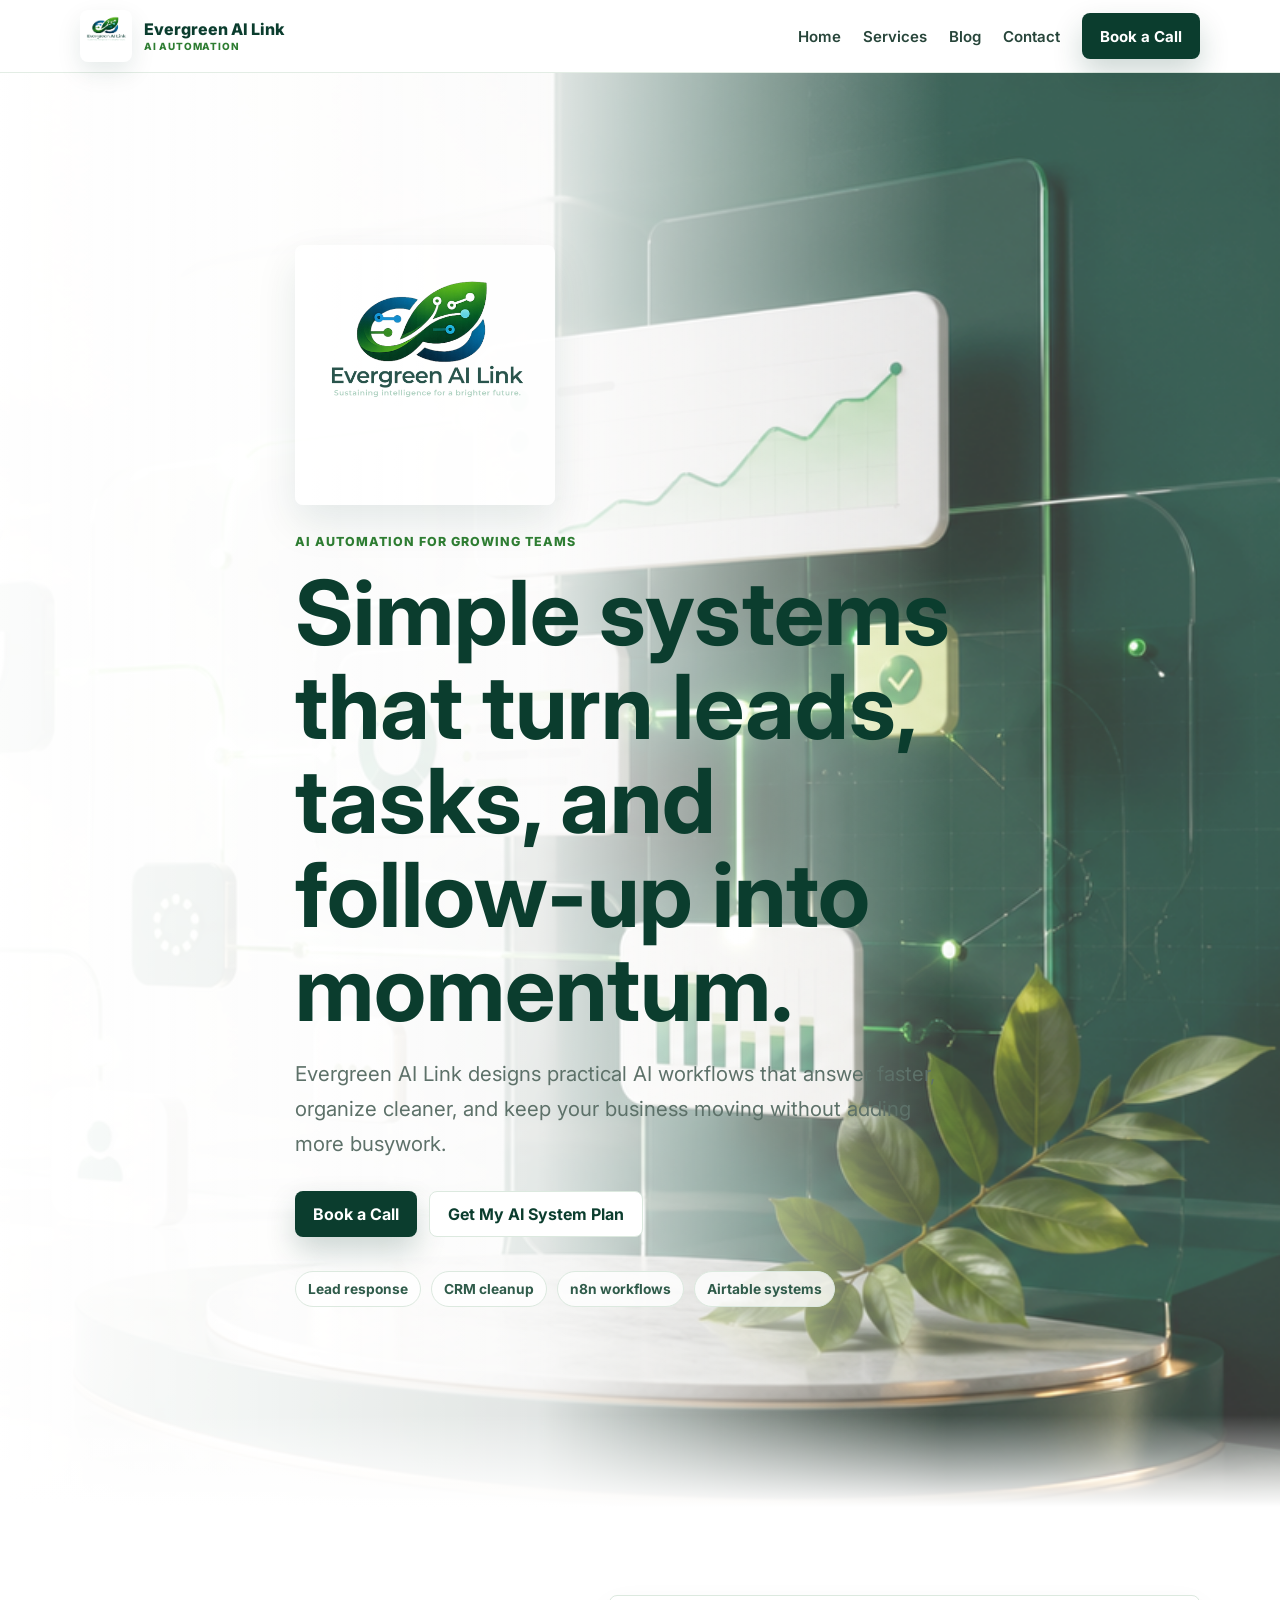
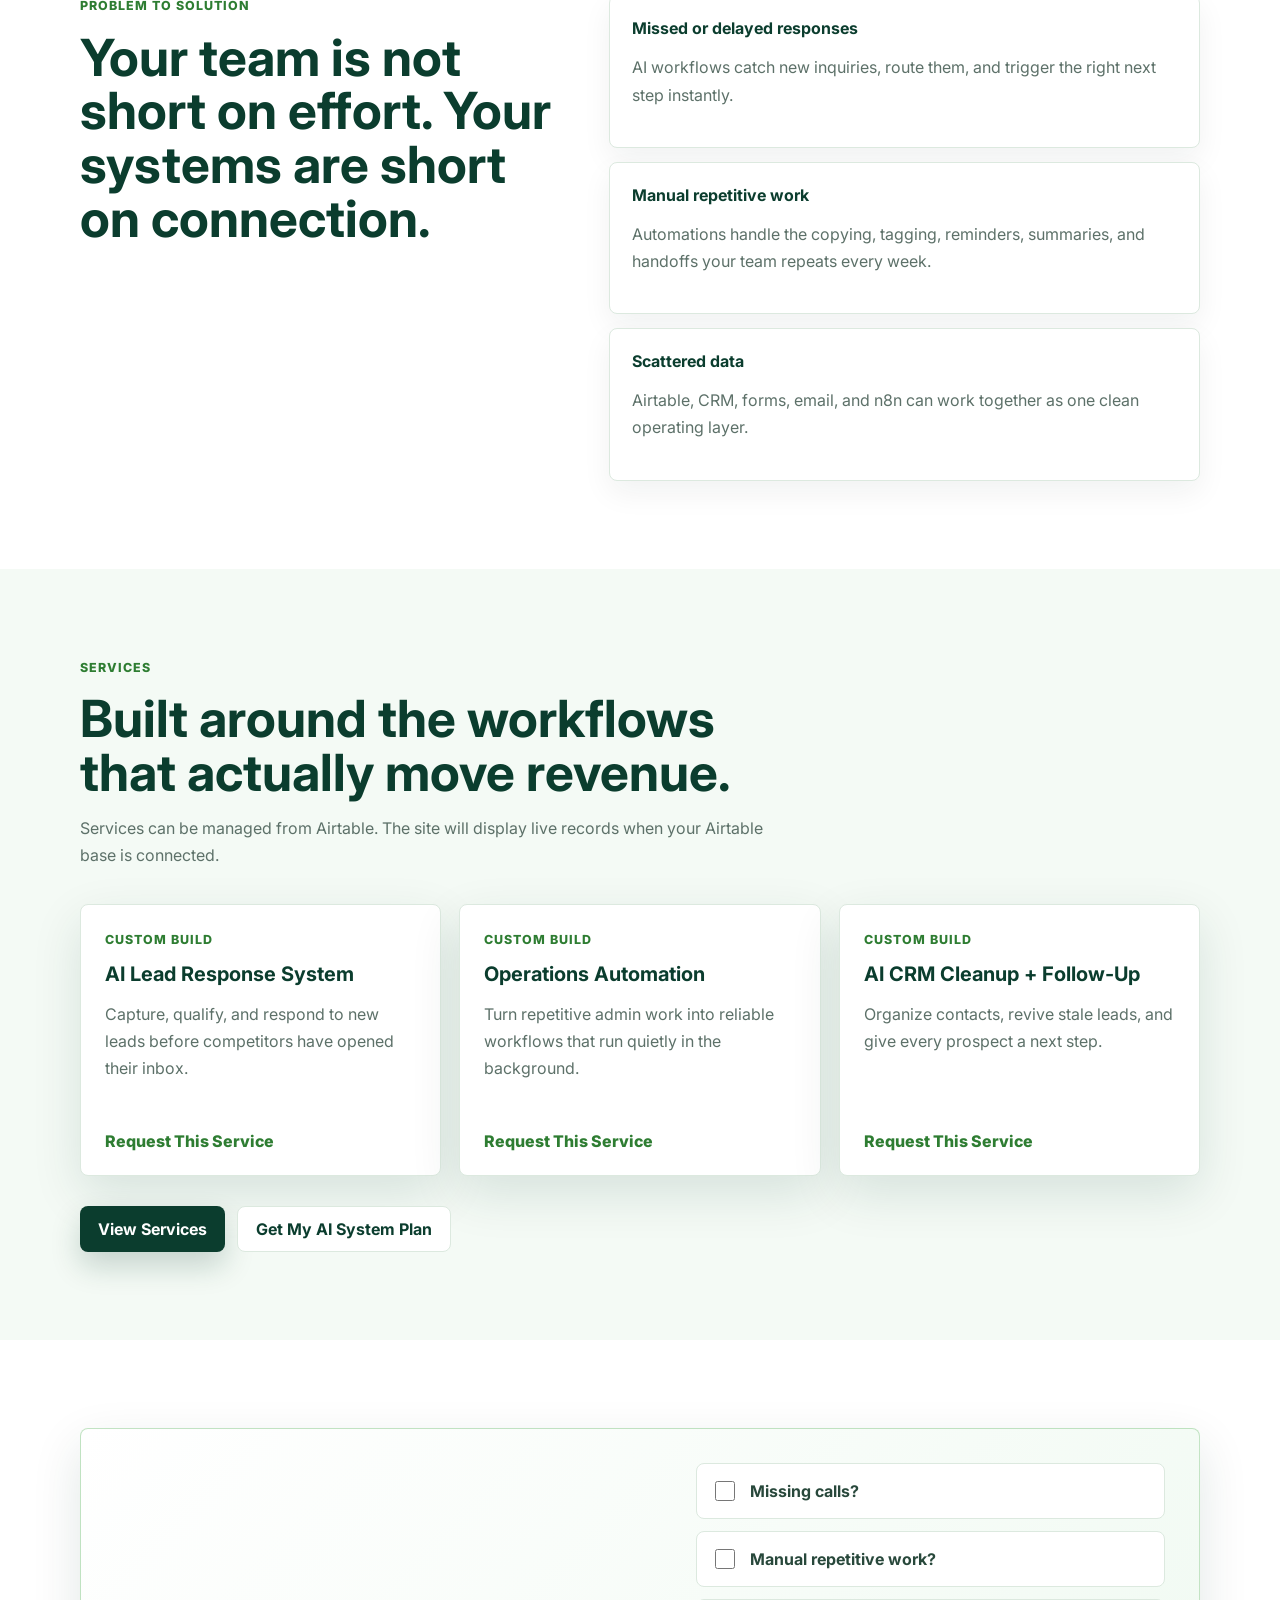
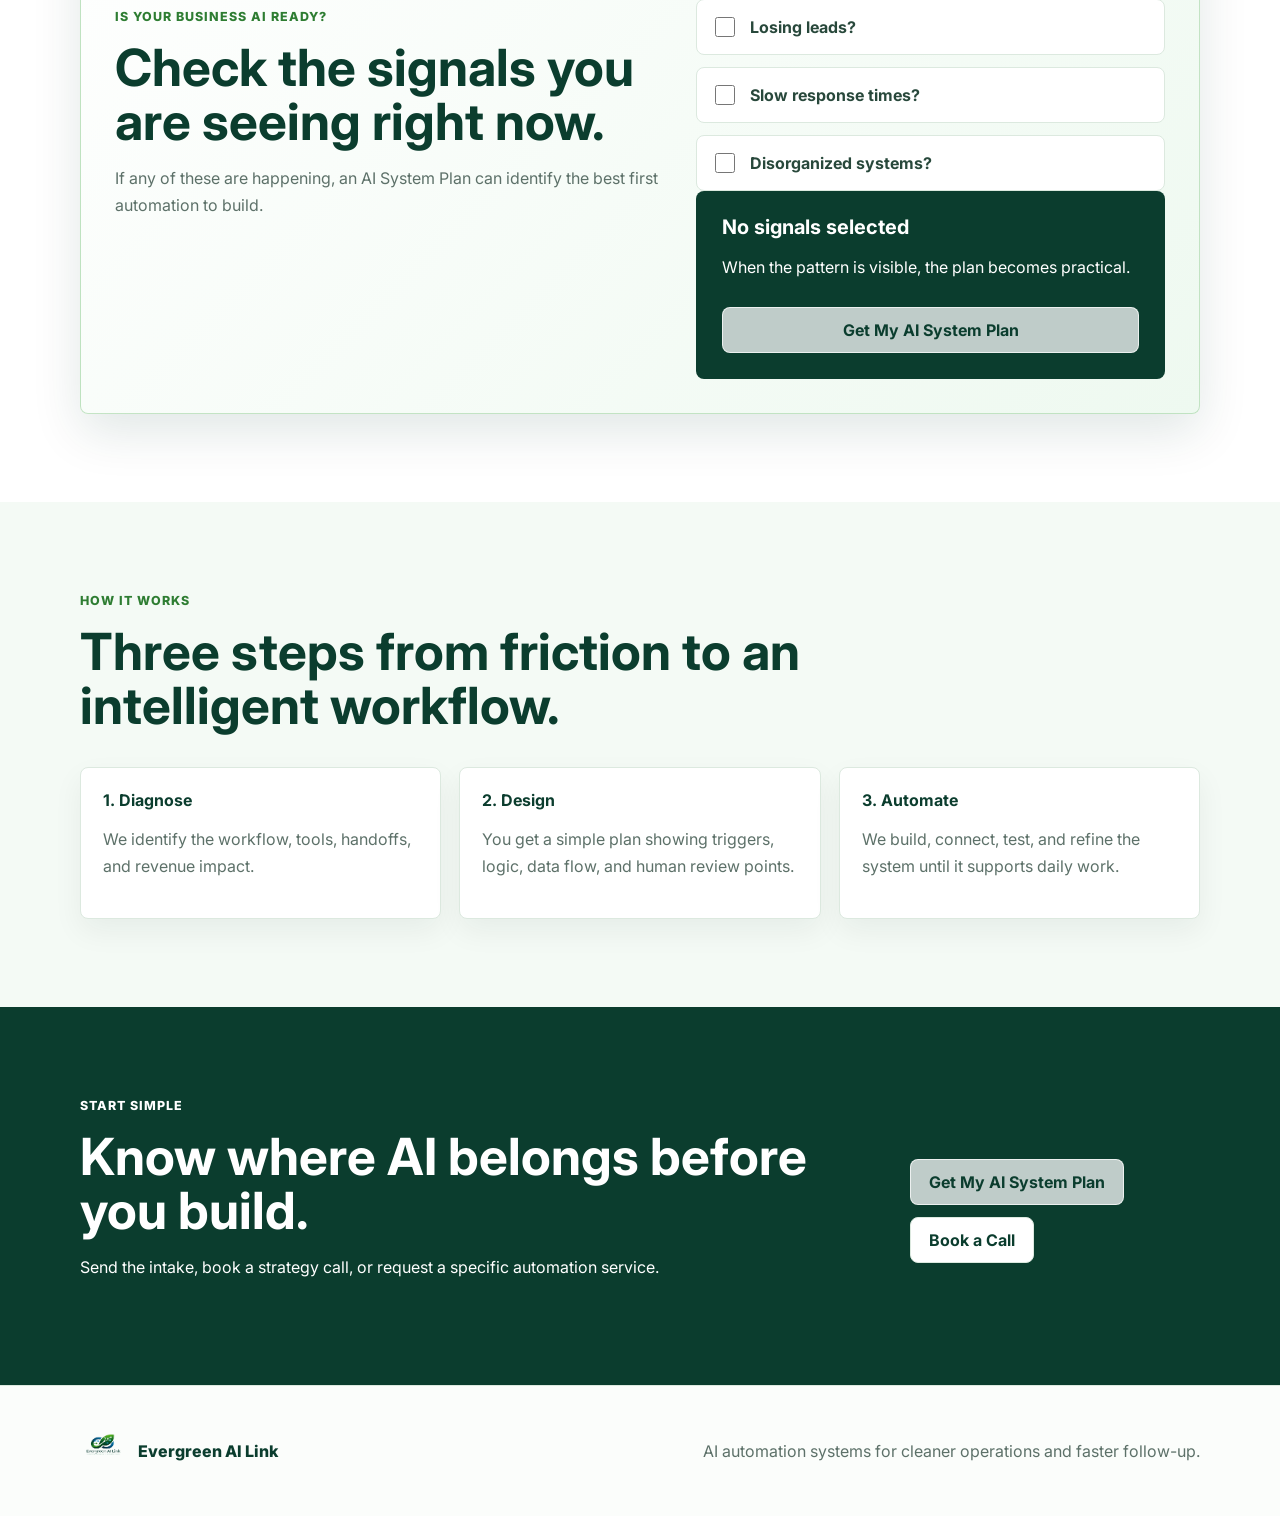
==== index.html @ 96ba99ce "Add Evergreen AI Link website" ====
<!doctype html>
<html lang="en">
  <head>
    <meta charset="utf-8">
    <meta name="viewport" content="width=device-width, initial-scale=1">
    <title>Evergreen AI Link | AI Automation Agency</title>
    <meta name="description" content="Modern AI automation systems for lead response, operations, CRM follow-up, and business workflows.">
    <link rel="icon" href="assets/evergreen-ai-link-logo.png">
    <meta property="og:image" content="assets/evergreen-ai-link-logo.png">
    <link rel="stylesheet" href="assets/styles.css">
  </head>
  <body>
    <header class="site-header">
      <nav class="container nav">
        <a class="brand" href="index.html"><img class="brand-logo" src="assets/evergreen-ai-link-logo.png" alt="Evergreen AI Link logo"><span class="brand-wordmark"><span>Evergreen AI Link</span><small>AI automation</small></span></a>
        <div class="nav-links">
          <a href="index.html">Home</a>
          <a href="services.html">Services</a>
          <a href="blog.html">Blog</a>
          <a href="contact.html">Contact</a>
          <a class="button primary" data-booking-link href="#">Book a Call</a>
        </div>
      </nav>
    </header>

    <main>
      <section class="hero">
        <div class="container hero-content">
          <img class="hero-logo" src="assets/evergreen-ai-link-logo.png" alt="Evergreen AI Link">
          <p class="eyebrow">AI automation for growing teams</p>
          <h1>Simple systems that turn leads, tasks, and follow-up into momentum.</h1>
          <p class="lead">Evergreen AI Link designs practical AI workflows that answer faster, organize cleaner, and keep your business moving without adding more busywork.</p>
          <div class="hero-actions">
            <a class="button primary" data-booking-link href="#">Book a Call</a>
            <a class="button secondary" href="ai-system-plan.html">Get My AI System Plan</a>
          </div>
          <div class="trust-row">
            <span class="pill">Lead response</span>
            <span class="pill">CRM cleanup</span>
            <span class="pill">n8n workflows</span>
            <span class="pill">Airtable systems</span>
          </div>
        </div>
      </section>

      <section>
        <div class="container split">
          <div class="section-heading">
            <p class="eyebrow">Problem to solution</p>
            <h2>Your team is not short on effort. Your systems are short on connection.</h2>
          </div>
          <div class="problem-list">
            <div class="problem-item"><strong>Missed or delayed responses</strong><p>AI workflows catch new inquiries, route them, and trigger the right next step instantly.</p></div>
            <div class="problem-item"><strong>Manual repetitive work</strong><p>Automations handle the copying, tagging, reminders, summaries, and handoffs your team repeats every week.</p></div>
            <div class="problem-item"><strong>Scattered data</strong><p>Airtable, CRM, forms, email, and n8n can work together as one clean operating layer.</p></div>
          </div>
        </div>
      </section>

      <section class="band">
        <div class="container">
          <div class="section-heading">
            <p class="eyebrow">Services</p>
            <h2>Built around the workflows that actually move revenue.</h2>
            <p>Services can be managed from Airtable. The site will display live records when your Airtable base is connected.</p>
          </div>
          <div class="grid" data-services data-limit="3"></div>
          <div class="section-actions">
            <a class="button primary" href="services.html">View Services</a>
            <a class="button secondary" href="ai-system-plan.html">Get My AI System Plan</a>
          </div>
        </div>
      </section>

      <section>
        <div class="container ready-panel" data-ai-ready>
          <div>
            <p class="eyebrow">Is Your Business AI Ready?</p>
            <h2>Check the signals you are seeing right now.</h2>
            <p>If any of these are happening, an AI System Plan can identify the best first automation to build.</p>
          </div>
          <div>
            <div class="checklist">
              <label><input type="checkbox"> Missing calls?</label>
              <label><input type="checkbox"> Manual repetitive work?</label>
              <label><input type="checkbox"> Losing leads?</label>
              <label><input type="checkbox"> Slow response times?</label>
              <label><input type="checkbox"> Disorganized systems?</label>
            </div>
            <div class="ready-result">
              <h3 data-ready-count>No signals selected</h3>
              <p>When the pattern is visible, the plan becomes practical.</p>
              <a class="button ghost" href="ai-system-plan.html">Get My AI System Plan</a>
            </div>
          </div>
        </div>
      </section>

      <section class="band">
        <div class="container">
          <div class="section-heading">
            <p class="eyebrow">How it works</p>
            <h2>Three steps from friction to an intelligent workflow.</h2>
          </div>
          <div class="grid step-list">
            <div class="step"><strong>1. Diagnose</strong><p>We identify the workflow, tools, handoffs, and revenue impact.</p></div>
            <div class="step"><strong>2. Design</strong><p>You get a simple plan showing triggers, logic, data flow, and human review points.</p></div>
            <div class="step"><strong>3. Automate</strong><p>We build, connect, test, and refine the system until it supports daily work.</p></div>
          </div>
        </div>
      </section>

      <section class="cta-band">
        <div class="container cta-inner">
          <div>
            <p class="eyebrow">Start simple</p>
            <h2>Know where AI belongs before you build.</h2>
            <p>Send the intake, book a strategy call, or request a specific automation service.</p>
          </div>
          <div class="section-actions">
            <a class="button ghost" href="ai-system-plan.html">Get My AI System Plan</a>
            <a class="button secondary" data-booking-link href="#">Book a Call</a>
          </div>
        </div>
      </section>
    </main>

    <footer class="site-footer">
      <div class="container footer-inner">
        <span class="footer-brand"><img src="assets/evergreen-ai-link-logo.png" alt="">Evergreen AI Link</span>
        <span>AI automation systems for cleaner operations and faster follow-up.</span>
      </div>
    </footer>
    <script src="site.config.js"></script>
    <script src="assets/app.js"></script>
  </body>
</html>
---- assets/styles.css ----
@import url("https://fonts.googleapis.com/css2?family=Inter:wght@400;500;600;700;800&display=swap");

:root {
  --forest: #0b3d2e;
  --green: #2e7d32;
  --sage: #a5d6a7;
  --mist: #f4faf5;
  --ink: #10221b;
  --muted: #5d7169;
  --line: #dce9df;
  --white: #ffffff;
  --shadow: 0 18px 50px rgba(11, 61, 46, 0.12);
  --radius: 8px;
}

* {
  box-sizing: border-box;
}

html {
  scroll-behavior: smooth;
}

body {
  margin: 0;
  font-family: "Inter", system-ui, -apple-system, BlinkMacSystemFont, "Segoe UI", sans-serif;
  color: var(--ink);
  background: var(--white);
  letter-spacing: 0;
}

img,
iframe {
  max-width: 100%;
}

a {
  color: inherit;
}

.container {
  width: min(1120px, calc(100% - 40px));
  margin: 0 auto;
}

.site-header {
  position: sticky;
  top: 0;
  z-index: 20;
  border-bottom: 1px solid rgba(220, 233, 223, 0.8);
  background: rgba(255, 255, 255, 0.92);
  backdrop-filter: blur(18px);
}

.nav {
  min-height: 72px;
  display: flex;
  align-items: center;
  justify-content: space-between;
  gap: 24px;
}

.brand {
  display: inline-flex;
  align-items: center;
  gap: 12px;
  font-weight: 800;
  text-decoration: none;
  color: var(--forest);
}

.brand-logo {
  width: 52px;
  height: 52px;
  object-fit: contain;
  border-radius: 8px;
  background: #ffffff;
  box-shadow: 0 10px 24px rgba(11, 61, 46, 0.1);
}

.brand-wordmark {
  display: grid;
  line-height: 1.05;
}

.brand-wordmark small {
  margin-top: 3px;
  color: var(--green);
  font-size: 0.62rem;
  font-weight: 800;
  letter-spacing: 0.08em;
  text-transform: uppercase;
}

.nav-links {
  display: flex;
  align-items: center;
  gap: 22px;
  font-size: 0.94rem;
  font-weight: 600;
}

.nav-links a {
  text-decoration: none;
  color: #27453a;
}

.button,
button {
  min-height: 46px;
  display: inline-flex;
  align-items: center;
  justify-content: center;
  gap: 8px;
  border: 0;
  border-radius: var(--radius);
  padding: 0 18px;
  font: inherit;
  font-weight: 700;
  text-decoration: none;
  cursor: pointer;
}

.button.primary,
button {
  color: var(--white);
  background: var(--forest);
  box-shadow: 0 14px 30px rgba(11, 61, 46, 0.2);
}

.button.secondary {
  color: var(--forest);
  background: var(--white);
  border: 1px solid var(--line);
}

.button.ghost {
  color: var(--forest);
  background: rgba(255, 255, 255, 0.74);
  border: 1px solid rgba(255, 255, 255, 0.72);
}

.hero {
  min-height: calc(100svh - 72px);
  display: grid;
  align-items: center;
  position: relative;
  overflow: hidden;
  background:
    linear-gradient(90deg, rgba(255, 255, 255, 0.98) 0%, rgba(255, 255, 255, 0.88) 42%, rgba(255, 255, 255, 0.22) 74%),
    url("evergreen-ai-hero.png") center right / cover no-repeat;
}

.hero::after {
  content: "";
  position: absolute;
  inset: auto 0 0;
  height: 92px;
  background: linear-gradient(180deg, rgba(255, 255, 255, 0), var(--white));
}

.hero-content {
  position: relative;
  z-index: 1;
  max-width: 690px;
  padding: 84px 0 112px;
}

.hero-logo {
  width: min(260px, 58vw);
  height: auto;
  display: block;
  margin-bottom: 26px;
  border-radius: var(--radius);
  background: rgba(255, 255, 255, 0.86);
  box-shadow: 0 18px 40px rgba(11, 61, 46, 0.1);
}

.eyebrow {
  margin: 0 0 14px;
  color: var(--green);
  font-size: 0.78rem;
  font-weight: 800;
  letter-spacing: 0.08em;
  text-transform: uppercase;
}

h1,
h2,
h3 {
  margin: 0;
  color: var(--forest);
  line-height: 1.05;
}

h1 {
  max-width: 680px;
  font-size: clamp(2.8rem, 7vw, 5.7rem);
  letter-spacing: 0;
}

h2 {
  font-size: clamp(2rem, 4vw, 3.4rem);
  letter-spacing: 0;
}

h3 {
  font-size: 1.25rem;
}

p {
  color: var(--muted);
  line-height: 1.7;
}

.lead {
  max-width: 650px;
  font-size: clamp(1.05rem, 2vw, 1.28rem);
}

.hero-actions,
.section-actions {
  display: flex;
  flex-wrap: wrap;
  gap: 12px;
  margin-top: 30px;
}

.trust-row {
  display: flex;
  flex-wrap: wrap;
  gap: 10px;
  margin-top: 34px;
}

.pill {
  border: 1px solid var(--line);
  border-radius: 999px;
  padding: 9px 12px;
  color: #2f5b4a;
  background: rgba(255, 255, 255, 0.8);
  font-size: 0.86rem;
  font-weight: 700;
}

section {
  padding: 88px 0;
}

.section-heading {
  max-width: 720px;
  margin-bottom: 34px;
}

.split {
  display: grid;
  grid-template-columns: 0.9fr 1.1fr;
  gap: 46px;
  align-items: start;
}

.problem-list,
.step-list {
  display: grid;
  gap: 14px;
}

.problem-item,
.step {
  border: 1px solid var(--line);
  border-radius: var(--radius);
  padding: 22px;
  background: var(--white);
  box-shadow: 0 12px 30px rgba(16, 34, 27, 0.06);
}

.problem-item strong,
.step strong,
.detail-grid strong {
  color: var(--forest);
}

.band {
  background: var(--mist);
}

.grid {
  display: grid;
  grid-template-columns: repeat(3, minmax(0, 1fr));
  gap: 18px;
}

.card {
  border: 1px solid var(--line);
  border-radius: var(--radius);
  padding: 24px;
  background: var(--white);
  box-shadow: var(--shadow);
}

.service-card {
  min-height: 272px;
  display: flex;
  flex-direction: column;
}

.text-link {
  margin-top: auto;
  color: var(--green);
  font-weight: 800;
  text-decoration: none;
}

.ready-panel {
  display: grid;
  grid-template-columns: 1fr 0.85fr;
  gap: 30px;
  align-items: center;
  border: 1px solid rgba(165, 214, 167, 0.65);
  border-radius: var(--radius);
  padding: 34px;
  background: linear-gradient(135deg, #ffffff, #eef9f0);
  box-shadow: var(--shadow);
}

.checklist {
  display: grid;
  gap: 12px;
}

.checklist label {
  display: flex;
  align-items: center;
  gap: 12px;
  min-height: 54px;
  border: 1px solid var(--line);
  border-radius: var(--radius);
  padding: 0 14px;
  background: var(--white);
  font-weight: 700;
  color: #28483b;
}

.checklist input {
  width: 20px;
  height: 20px;
  accent-color: var(--green);
}

.ready-result {
  border-radius: var(--radius);
  padding: 26px;
  background: var(--forest);
  color: var(--white);
}

.ready-result p,
.ready-result h3 {
  color: var(--white);
}

.ready-result .button {
  width: 100%;
  margin-top: 10px;
}

.cta-band {
  background: var(--forest);
  color: var(--white);
}

.cta-band h2,
.cta-band p {
  color: var(--white);
}

.cta-inner {
  display: flex;
  align-items: center;
  justify-content: space-between;
  gap: 28px;
}

.post-card {
  padding: 0;
  overflow: hidden;
}

.post-card img {
  width: 100%;
  height: 180px;
  object-fit: cover;
  display: block;
}

.post-card div {
  padding: 22px;
}

.page-hero {
  padding: 86px 0 60px;
  background: linear-gradient(135deg, var(--mist), #ffffff);
}

.form-shell {
  display: grid;
  grid-template-columns: 0.85fr 1.15fr;
  gap: 34px;
  align-items: start;
}

form {
  display: grid;
  gap: 14px;
}

label span {
  display: block;
  margin-bottom: 7px;
  color: var(--forest);
  font-weight: 800;
  font-size: 0.9rem;
}

input,
textarea,
select {
  width: 100%;
  min-height: 48px;
  border: 1px solid var(--line);
  border-radius: var(--radius);
  padding: 12px 13px;
  color: var(--ink);
  background: var(--white);
  font: inherit;
}

textarea {
  min-height: 130px;
  resize: vertical;
}

.form-status {
  min-height: 24px;
  margin: 0;
  font-weight: 700;
  color: var(--green);
}

.detail-grid {
  display: grid;
  grid-template-columns: repeat(2, minmax(0, 1fr));
  gap: 18px;
  margin-top: 28px;
}

.post-hero {
  width: 100%;
  max-height: 430px;
  object-fit: cover;
  border-radius: var(--radius);
  margin: 30px 0;
  box-shadow: var(--shadow);
}

.video {
  width: 100%;
  aspect-ratio: 16 / 9;
  border: 0;
  border-radius: var(--radius);
  box-shadow: var(--shadow);
}

.article-copy {
  max-width: 760px;
  margin-top: 28px;
}

.embed-frame {
  width: 100%;
  min-height: 720px;
  border: 1px solid var(--line);
  border-radius: var(--radius);
  background: var(--white);
}

.site-footer {
  padding: 42px 0;
  border-top: 1px solid var(--line);
  background: #fbfdfb;
}

.footer-inner {
  display: flex;
  align-items: center;
  justify-content: space-between;
  gap: 22px;
  color: var(--muted);
}

.footer-brand {
  display: inline-flex;
  align-items: center;
  gap: 12px;
  color: var(--forest);
  font-weight: 800;
}

.footer-brand img {
  width: 46px;
  height: 46px;
  object-fit: contain;
}

@media (max-width: 860px) {
  .nav {
    align-items: flex-start;
    flex-direction: column;
    padding: 16px 0;
  }

  .nav-links {
    width: 100%;
    overflow-x: auto;
    padding-bottom: 4px;
  }

  .hero {
    min-height: auto;
    background:
      linear-gradient(180deg, rgba(255, 255, 255, 0.98) 0%, rgba(255, 255, 255, 0.86) 55%, rgba(255, 255, 255, 0.44) 100%),
      url("evergreen-ai-hero.png") center bottom / cover no-repeat;
  }

  .hero-content {
    padding: 70px 0 130px;
  }

  .split,
  .ready-panel,
  .cta-inner,
  .form-shell,
  .detail-grid {
    grid-template-columns: 1fr;
  }

  .grid {
    grid-template-columns: 1fr;
  }

  .cta-inner,
  .footer-inner {
    align-items: flex-start;
    flex-direction: column;
  }
}

@media (max-width: 560px) {
  .container {
    width: min(100% - 28px, 1120px);
  }

  section {
    padding: 66px 0;
  }

  .brand-wordmark {
    max-width: 160px;
  }

  .brand-logo {
    width: 44px;
    height: 44px;
  }

  .hero-actions,
  .section-actions {
    flex-direction: column;
  }

  .button,
  button {
    width: 100%;
  }

  .ready-panel {
    padding: 22px;
  }
}
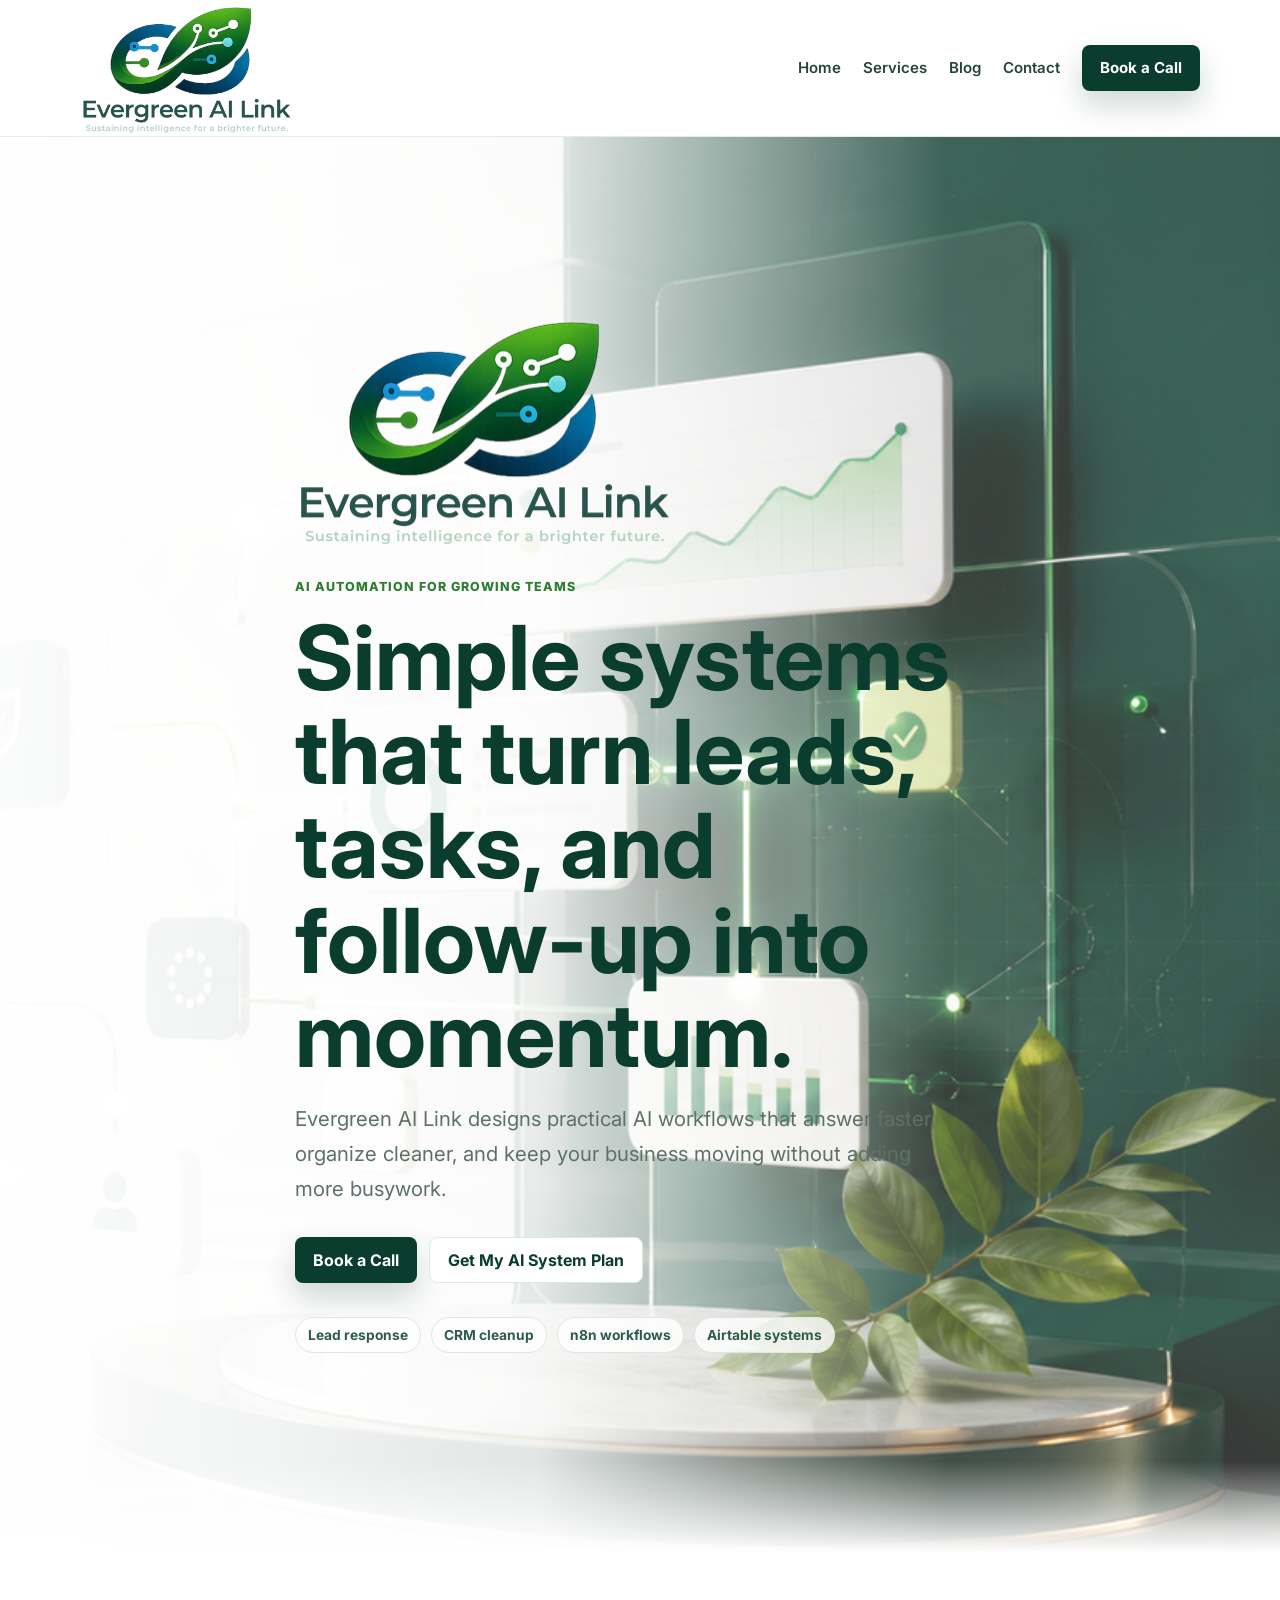
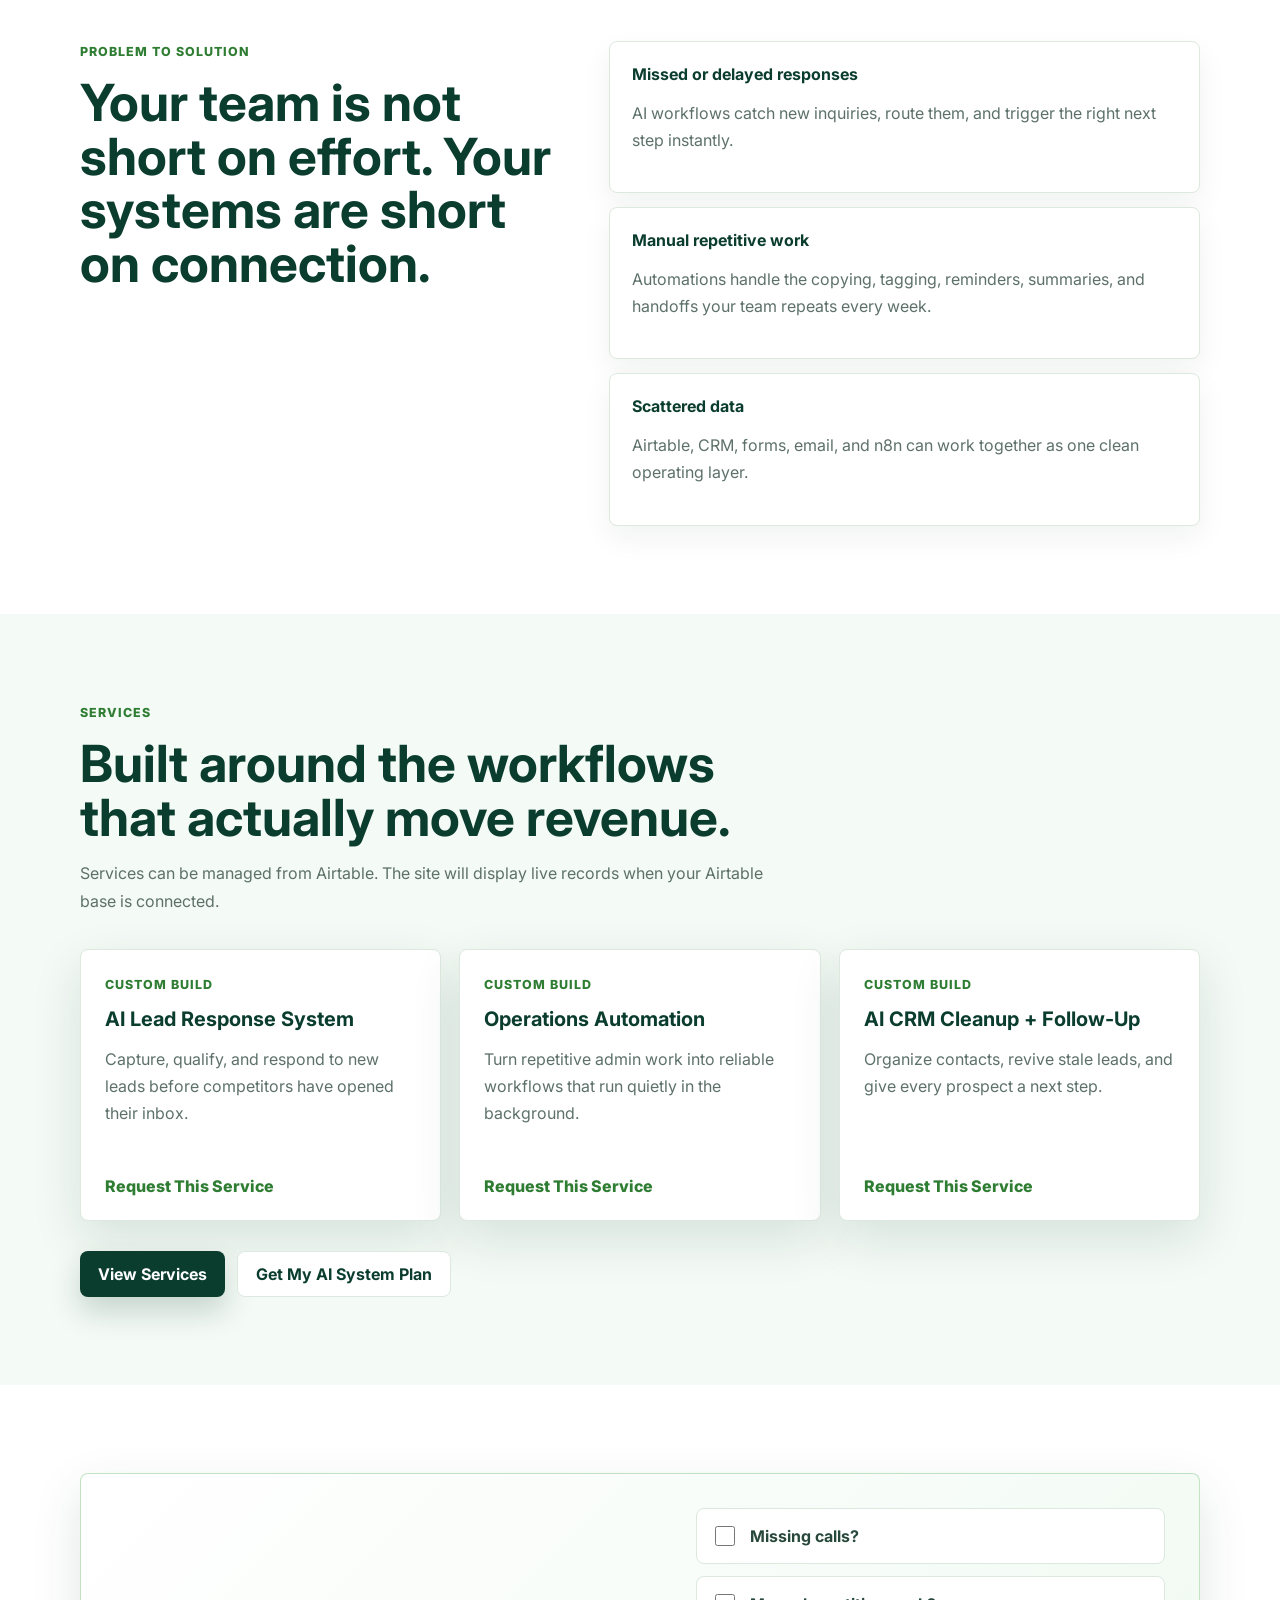
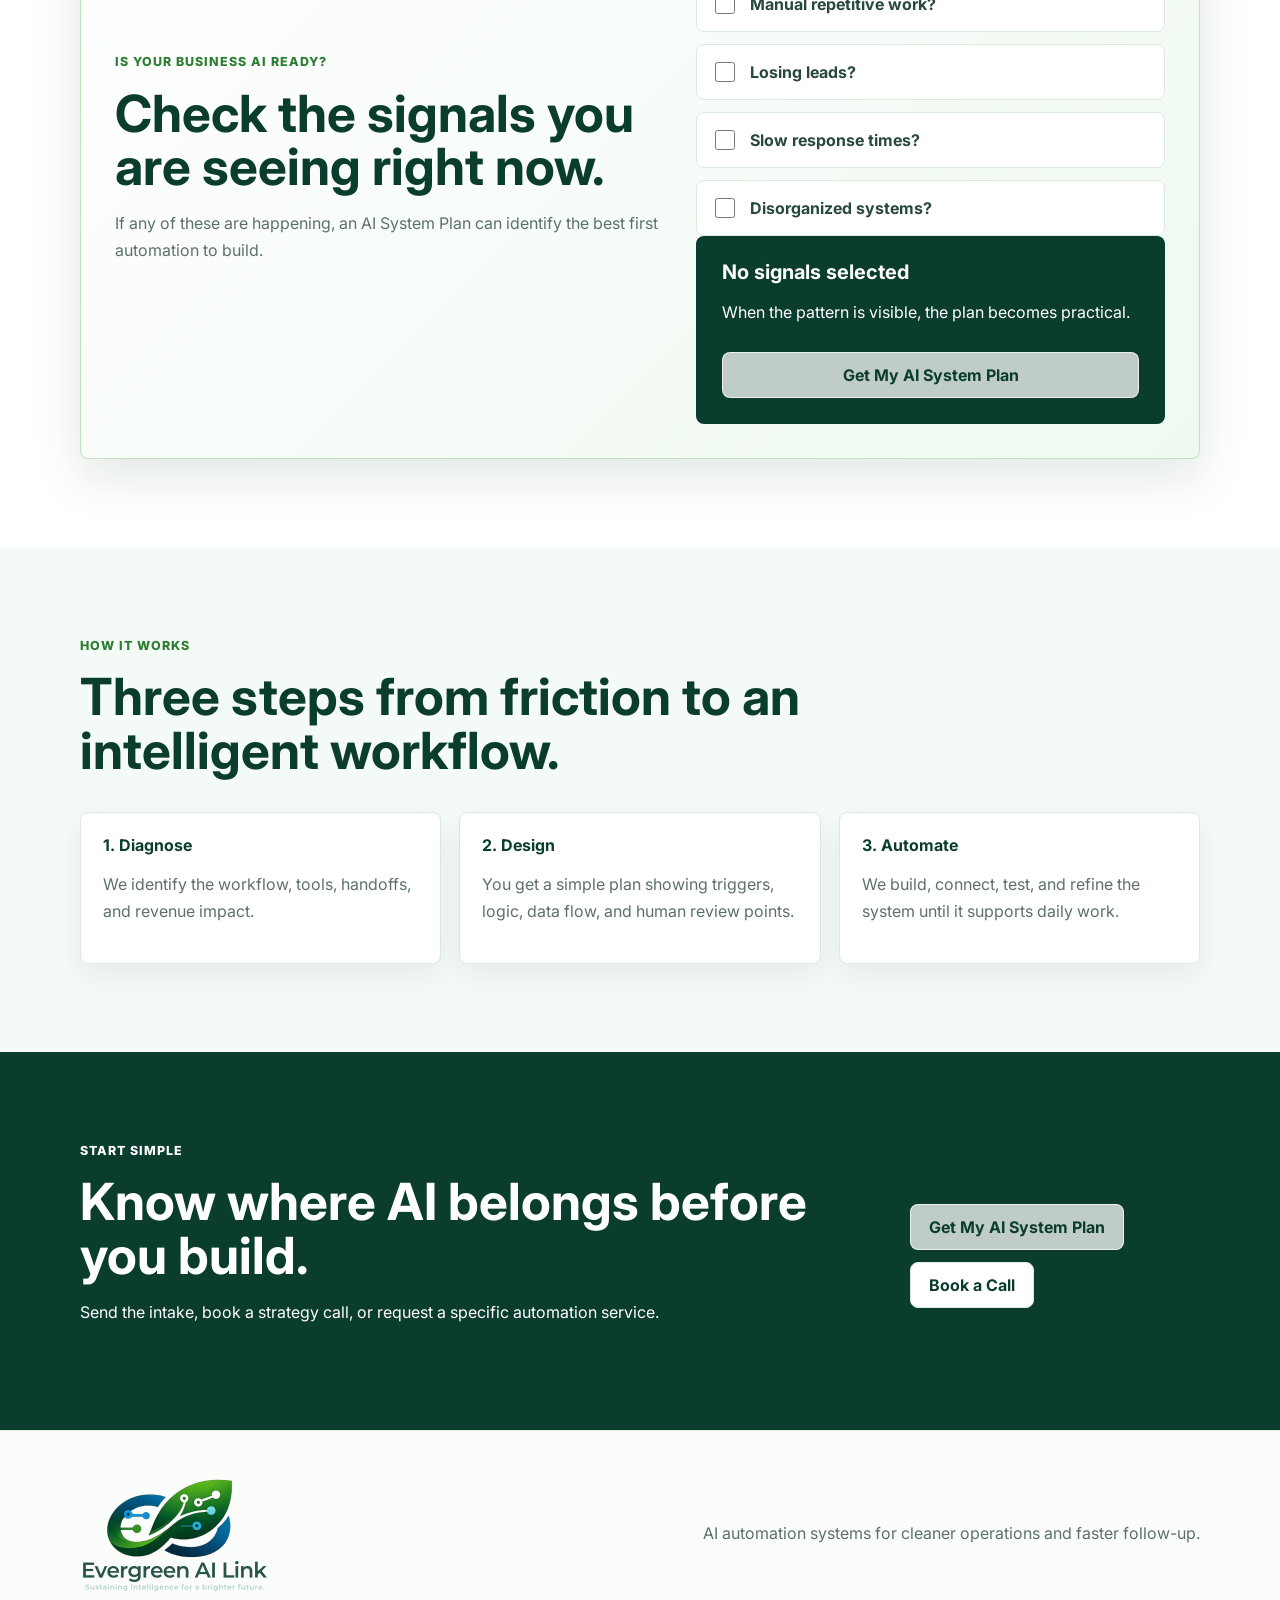
==== commit 82c45b14: "Use transparent Evergreen logo throughout site" ====
--- a/index.html
+++ b/index.html
@@ -5,14 +5,14 @@
     <meta name="viewport" content="width=device-width, initial-scale=1">
     <title>Evergreen AI Link | AI Automation Agency</title>
     <meta name="description" content="Modern AI automation systems for lead response, operations, CRM follow-up, and business workflows.">
-    <link rel="icon" href="assets/evergreen-ai-link-logo.png">
-    <meta property="og:image" content="assets/evergreen-ai-link-logo.png">
+    <link rel="icon" href="assets/evergreen-ai-link-logo-clean.png">
+    <meta property="og:image" content="assets/evergreen-ai-link-logo-clean.png">
     <link rel="stylesheet" href="assets/styles.css">
   </head>
   <body>
     <header class="site-header">
       <nav class="container nav">
-        <a class="brand" href="index.html"><img class="brand-logo" src="assets/evergreen-ai-link-logo.png" alt="Evergreen AI Link logo"><span class="brand-wordmark"><span>Evergreen AI Link</span><small>AI automation</small></span></a>
+        <a class="brand" href="index.html"><img class="brand-logo" src="assets/evergreen-ai-link-logo-clean.png" alt="Evergreen AI Link"></a>
         <div class="nav-links">
           <a href="index.html">Home</a>
           <a href="services.html">Services</a>
@@ -26,7 +26,7 @@
     <main>
       <section class="hero">
         <div class="container hero-content">
-          <img class="hero-logo" src="assets/evergreen-ai-link-logo.png" alt="Evergreen AI Link">
+          <img class="hero-logo" src="assets/evergreen-ai-link-logo-clean.png" alt="Evergreen AI Link">
           <p class="eyebrow">AI automation for growing teams</p>
           <h1>Simple systems that turn leads, tasks, and follow-up into momentum.</h1>
           <p class="lead">Evergreen AI Link designs practical AI workflows that answer faster, organize cleaner, and keep your business moving without adding more busywork.</p>
@@ -127,7 +127,7 @@
 
     <footer class="site-footer">
       <div class="container footer-inner">
-        <span class="footer-brand"><img src="assets/evergreen-ai-link-logo.png" alt="">Evergreen AI Link</span>
+        <span class="footer-brand"><img src="assets/evergreen-ai-link-logo-clean.png" alt="Evergreen AI Link"></span>
         <span>AI automation systems for cleaner operations and faster follow-up.</span>
       </div>
     </footer>
--- a/assets/styles.css
+++ b/assets/styles.css
@@ -63,33 +63,15 @@
 .brand {
   display: inline-flex;
   align-items: center;
-  gap: 12px;
   font-weight: 800;
   text-decoration: none;
   color: var(--forest);
 }
 
 .brand-logo {
-  width: 52px;
-  height: 52px;
+  width: 214px;
+  height: auto;
   object-fit: contain;
-  border-radius: 8px;
-  background: #ffffff;
-  box-shadow: 0 10px 24px rgba(11, 61, 46, 0.1);
-}
-
-.brand-wordmark {
-  display: grid;
-  line-height: 1.05;
-}
-
-.brand-wordmark small {
-  margin-top: 3px;
-  color: var(--green);
-  font-size: 0.62rem;
-  font-weight: 800;
-  letter-spacing: 0.08em;
-  text-transform: uppercase;
 }
 
 .nav-links {
@@ -167,13 +149,10 @@
 }
 
 .hero-logo {
-  width: min(260px, 58vw);
+  width: min(380px, 72vw);
   height: auto;
   display: block;
   margin-bottom: 26px;
-  border-radius: var(--radius);
-  background: rgba(255, 255, 255, 0.86);
-  box-shadow: 0 18px 40px rgba(11, 61, 46, 0.1);
 }
 
 .eyebrow {
@@ -507,8 +486,8 @@
 }
 
 .footer-brand img {
-  width: 46px;
-  height: 46px;
+  width: 190px;
+  height: auto;
   object-fit: contain;
 }
 
@@ -564,13 +543,8 @@
     padding: 66px 0;
   }
 
-  .brand-wordmark {
-    max-width: 160px;
-  }
-
   .brand-logo {
-    width: 44px;
-    height: 44px;
+    width: 178px;
   }
 
   .hero-actions,
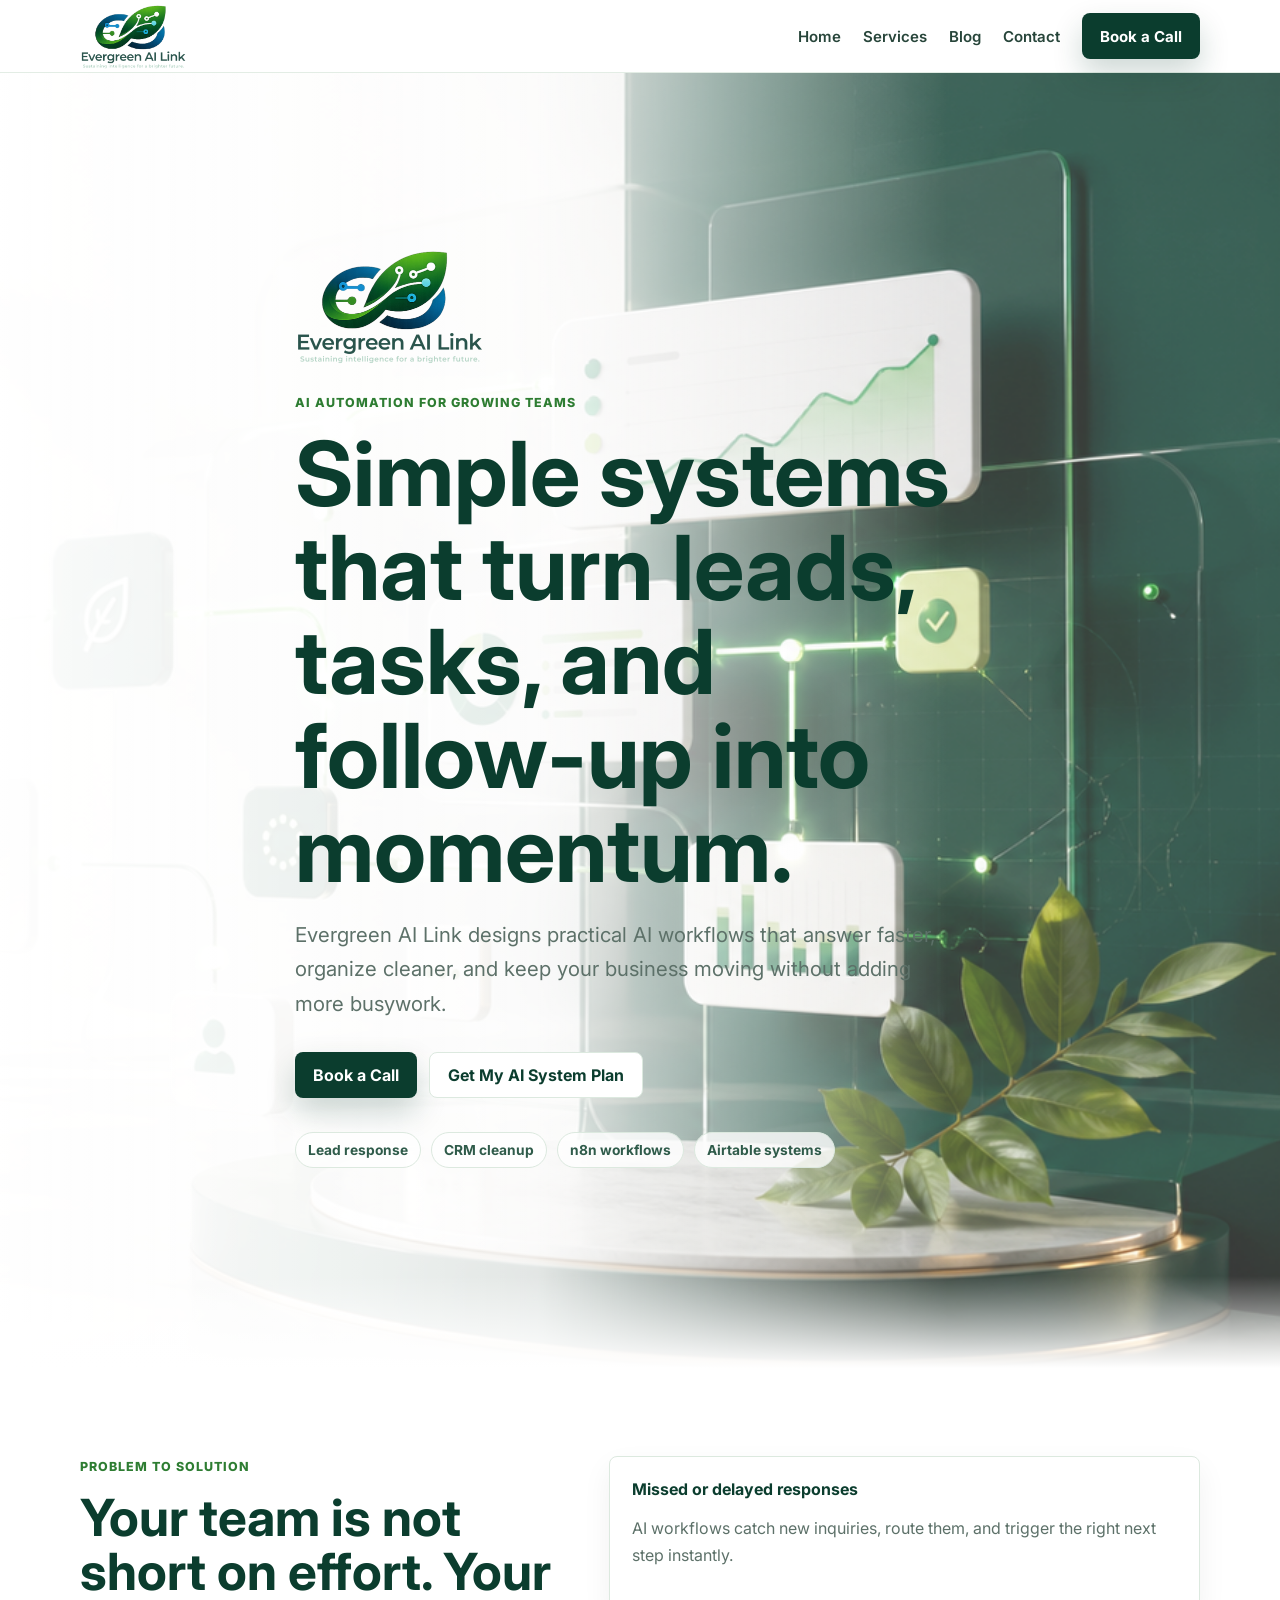
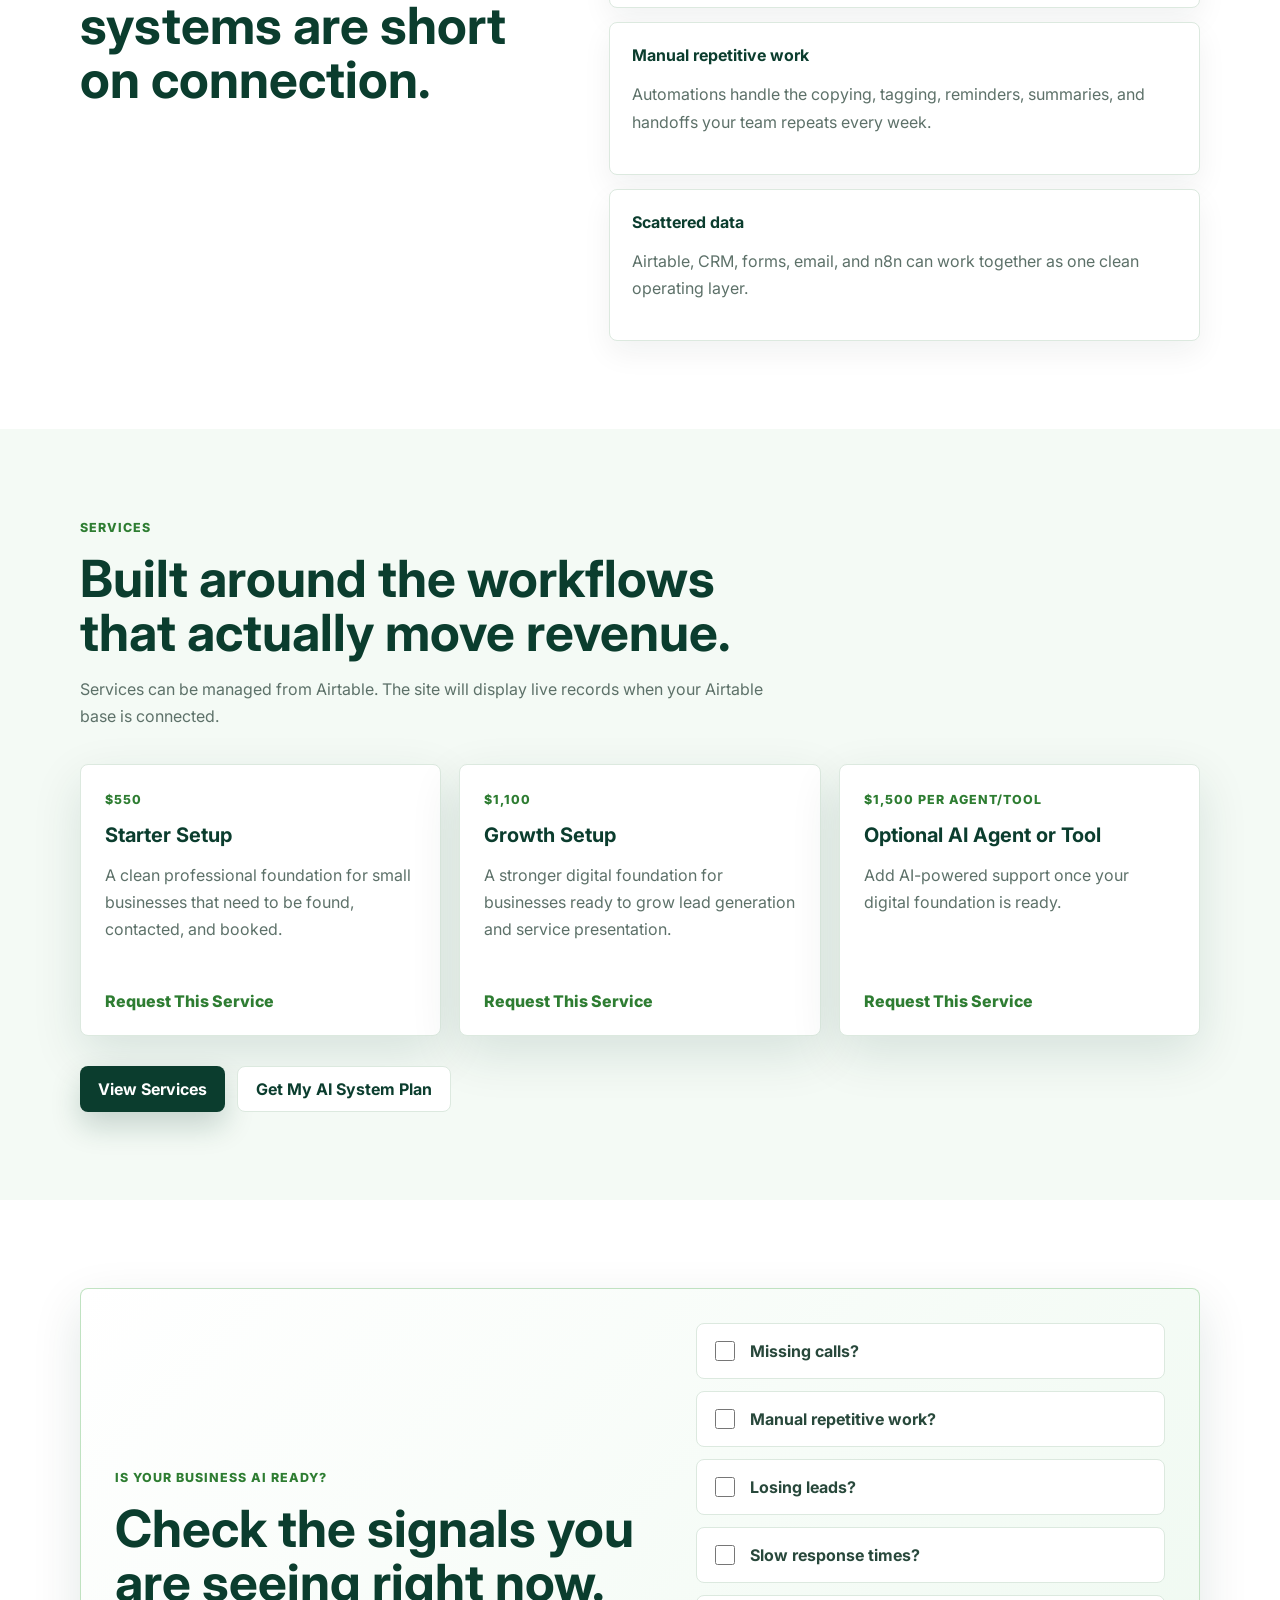
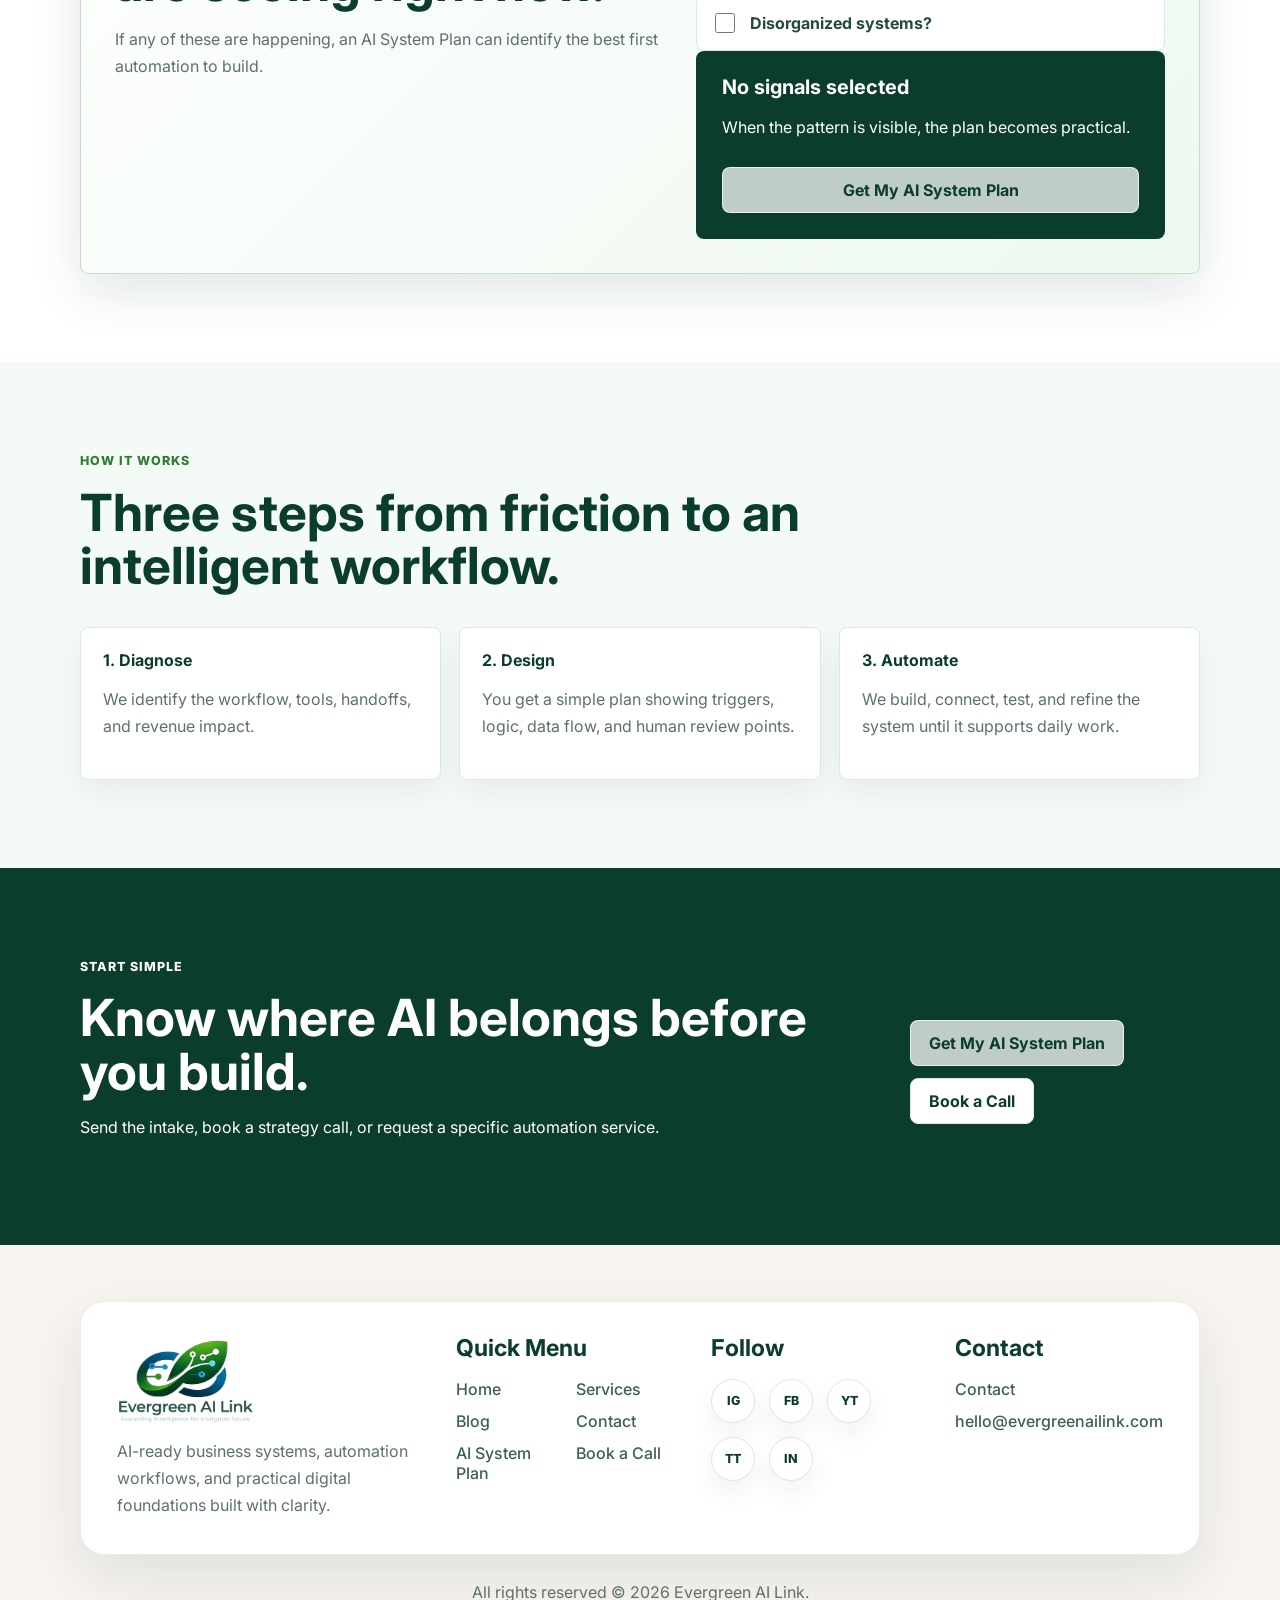
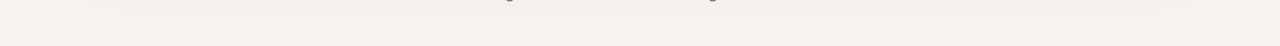
==== commit 41fc9930: "Refine branding footer and Airtable schema" ====
--- a/index.html
+++ b/index.html
@@ -126,9 +126,42 @@
     </main>
 
     <footer class="site-footer">
-      <div class="container footer-inner">
-        <span class="footer-brand"><img src="assets/evergreen-ai-link-logo-clean.png" alt="Evergreen AI Link"></span>
-        <span>AI automation systems for cleaner operations and faster follow-up.</span>
+      <div class="container">
+        <div class="footer-card">
+          <div>
+            <img class="footer-logo" src="assets/evergreen-ai-link-logo-clean.png" alt="Evergreen AI Link">
+            <p>AI-ready business systems, automation workflows, and practical digital foundations built with clarity.</p>
+          </div>
+          <div>
+            <h3>Quick Menu</h3>
+            <div class="footer-menu">
+              <a href="index.html">Home</a>
+              <a href="services.html">Services</a>
+              <a href="blog.html">Blog</a>
+              <a href="contact.html">Contact</a>
+              <a href="ai-system-plan.html">AI System Plan</a>
+              <a data-booking-link href="#">Book a Call</a>
+            </div>
+          </div>
+          <div>
+            <h3>Follow</h3>
+            <div class="social-links">
+              <a href="#" aria-label="Instagram">IG</a>
+              <a href="#" aria-label="Facebook">FB</a>
+              <a href="#" aria-label="YouTube">YT</a>
+              <a href="#" aria-label="TikTok">TT</a>
+              <a href="#" aria-label="LinkedIn">IN</a>
+            </div>
+          </div>
+          <div>
+            <h3>Contact</h3>
+            <div class="footer-contact">
+              <a href="contact.html">Contact</a>
+              <a href="mailto:hello@evergreenailink.com">hello@evergreenailink.com</a>
+            </div>
+          </div>
+        </div>
+        <p class="footer-bottom">All rights reserved © 2026 Evergreen AI Link.</p>
       </div>
     </footer>
     <script src="site.config.js"></script>
--- a/assets/styles.css
+++ b/assets/styles.css
@@ -69,7 +69,7 @@
 }
 
 .brand-logo {
-  width: 214px;
+  width: 107px;
   height: auto;
   object-fit: contain;
 }
@@ -149,7 +149,7 @@
 }
 
 .hero-logo {
-  width: min(380px, 72vw);
+  width: min(190px, 50vw);
   height: auto;
   display: block;
   margin-bottom: 26px;
@@ -269,6 +269,10 @@
   gap: 18px;
 }
 
+.grid.two {
+  grid-template-columns: repeat(2, minmax(0, 1fr));
+}
+
 .card {
   border: 1px solid var(--line);
   border-radius: var(--radius);
@@ -281,6 +285,72 @@
   min-height: 272px;
   display: flex;
   flex-direction: column;
+}
+
+.price {
+  margin: 16px 0 0;
+  color: var(--forest);
+  font-size: 1.55rem;
+  font-weight: 800;
+}
+
+.feature-list {
+  display: grid;
+  gap: 10px;
+  margin: 20px 0 0;
+  padding: 0;
+  list-style: none;
+}
+
+.feature-list li {
+  position: relative;
+  padding-left: 24px;
+  color: var(--muted);
+  line-height: 1.55;
+}
+
+.feature-list li::before {
+  content: "";
+  position: absolute;
+  top: 0.72em;
+  left: 0;
+  width: 9px;
+  height: 9px;
+  border-radius: 999px;
+  background: var(--green);
+}
+
+.visual-feature {
+  display: grid;
+  grid-template-columns: 0.9fr 1.1fr;
+  gap: 34px;
+  align-items: center;
+}
+
+.visual-feature img,
+.resource-image {
+  width: 100%;
+  display: block;
+  border: 1px solid var(--line);
+  border-radius: var(--radius);
+  box-shadow: var(--shadow);
+}
+
+.resource-image {
+  margin-top: 28px;
+}
+
+.package-card {
+  display: flex;
+  flex-direction: column;
+}
+
+.package-card .button {
+  margin-top: auto;
+}
+
+.service-card .price {
+  font-size: 1.25rem;
 }
 
 .text-link {
@@ -464,31 +534,81 @@
 }
 
 .site-footer {
-  padding: 42px 0;
-  border-top: 1px solid var(--line);
-  background: #fbfdfb;
-}
-
-.footer-inner {
-  display: flex;
-  align-items: center;
-  justify-content: space-between;
-  gap: 22px;
+  padding: 56px 0 24px;
+  background: #f8f4ef;
+}
+
+.footer-card {
+  display: grid;
+  grid-template-columns: 1.25fr 0.9fr 0.85fr 0.85fr;
+  gap: 42px;
+  border: 1px solid rgba(220, 233, 223, 0.7);
+  border-radius: 24px;
+  padding: 34px 36px;
+  background: var(--white);
+  box-shadow: 0 22px 58px rgba(11, 61, 46, 0.1);
+}
+
+.footer-logo {
+  width: 138px;
+  height: auto;
+  display: block;
+  margin-bottom: 14px;
+}
+
+.footer-card h3 {
+  margin-bottom: 18px;
+  font-size: 1.45rem;
+}
+
+.footer-card p {
+  margin: 0;
+}
+
+.footer-menu {
+  display: grid;
+  grid-template-columns: repeat(2, minmax(0, 1fr));
+  gap: 12px 28px;
+}
+
+.footer-menu a,
+.footer-contact a {
+  color: #3f5f54;
+  text-decoration: none;
+  font-weight: 500;
+}
+
+.footer-contact {
+  display: grid;
+  gap: 12px;
+  align-content: start;
+}
+
+.social-links {
+  display: flex;
+  flex-wrap: wrap;
+  gap: 14px;
+}
+
+.social-links a {
+  width: 44px;
+  height: 44px;
+  display: grid;
+  place-items: center;
+  border: 1px solid var(--line);
+  border-radius: 999px;
+  color: var(--forest);
+  background: var(--white);
+  box-shadow: 0 12px 26px rgba(16, 34, 27, 0.06);
+  font-size: 0.78rem;
+  font-weight: 800;
+  text-decoration: none;
+}
+
+.footer-bottom {
+  margin-top: 24px;
+  text-align: center;
   color: var(--muted);
-}
-
-.footer-brand {
-  display: inline-flex;
-  align-items: center;
-  gap: 12px;
-  color: var(--forest);
-  font-weight: 800;
-}
-
-.footer-brand img {
-  width: 190px;
-  height: auto;
-  object-fit: contain;
 }
 
 @media (max-width: 860px) {
@@ -527,10 +647,18 @@
     grid-template-columns: 1fr;
   }
 
-  .cta-inner,
-  .footer-inner {
+  .grid.two,
+  .visual-feature {
+    grid-template-columns: 1fr;
+  }
+
+  .cta-inner {
     align-items: flex-start;
     flex-direction: column;
+  }
+
+  .footer-card {
+    grid-template-columns: 1fr 1fr;
   }
 }
 
@@ -544,7 +672,16 @@
   }
 
   .brand-logo {
-    width: 178px;
+    width: 94px;
+  }
+
+  .footer-card {
+    grid-template-columns: 1fr;
+    padding: 26px 22px;
+  }
+
+  .footer-menu {
+    grid-template-columns: 1fr;
   }
 
   .hero-actions,
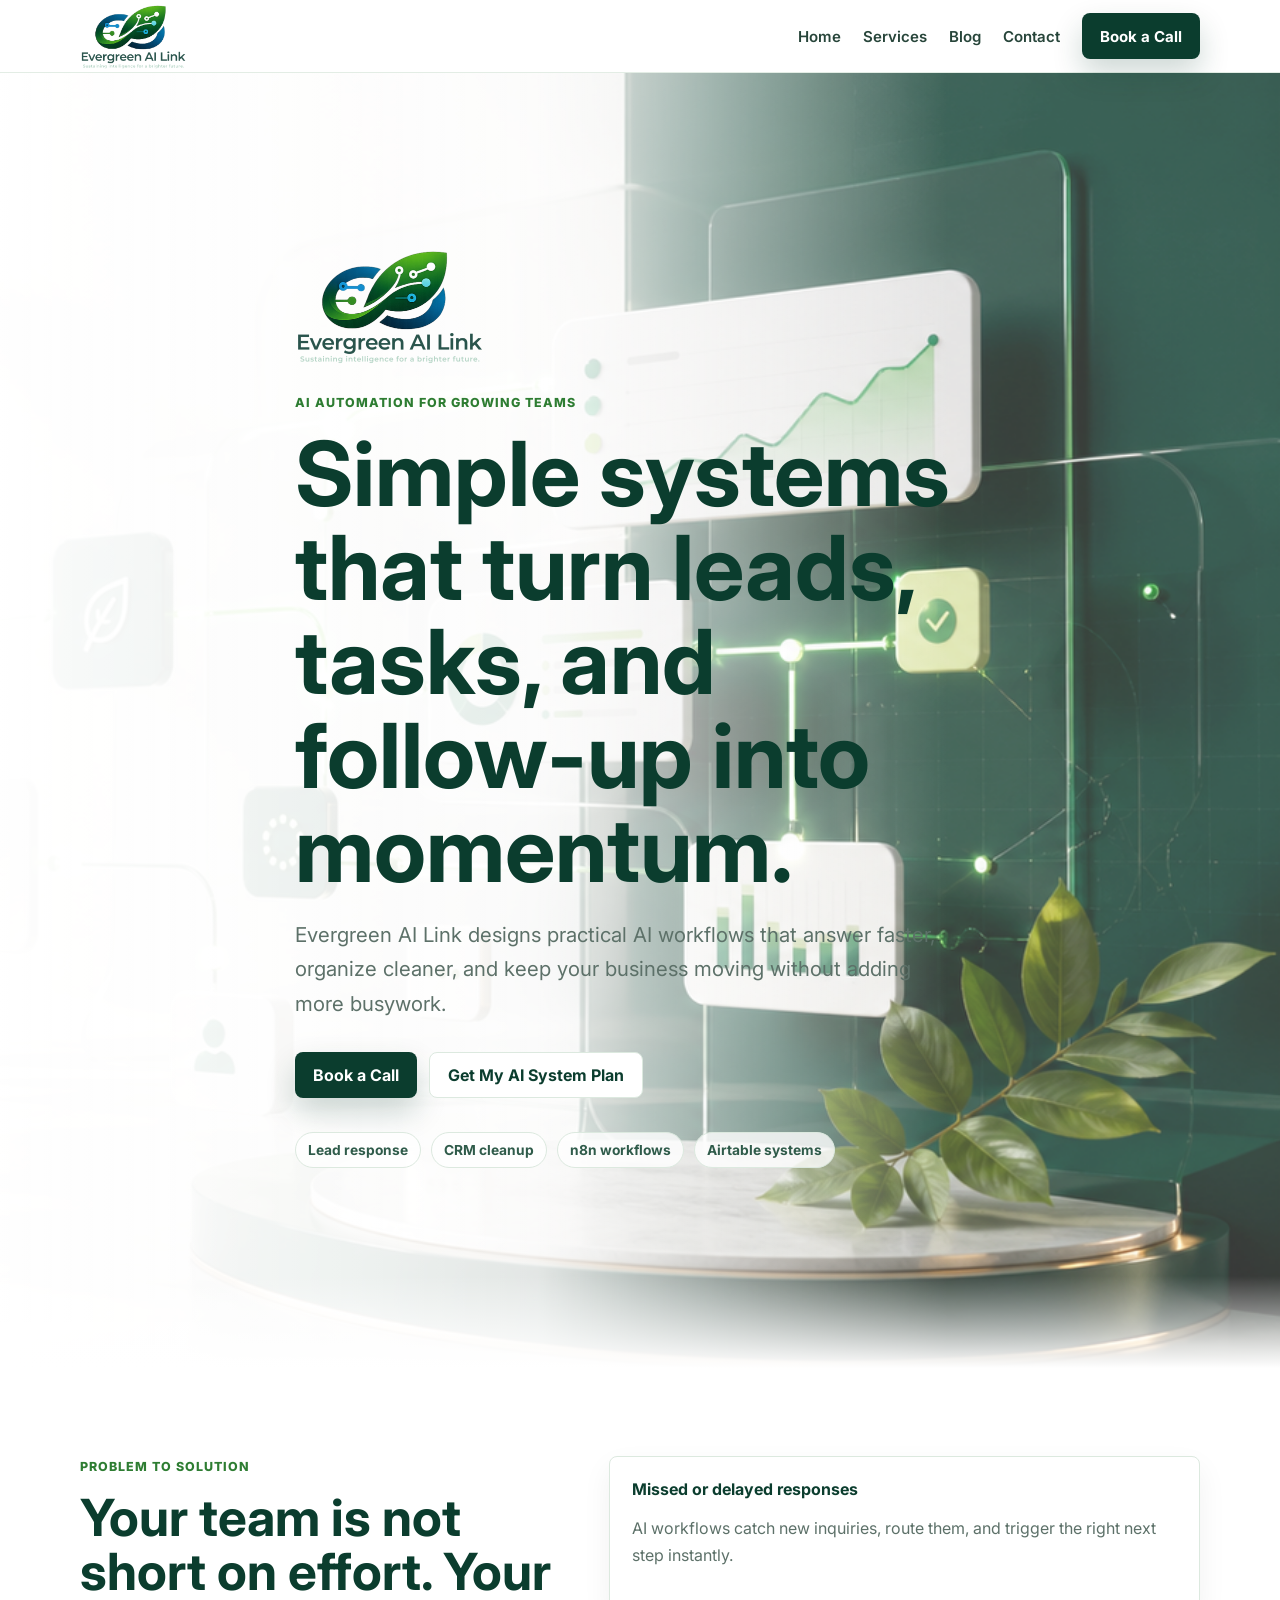
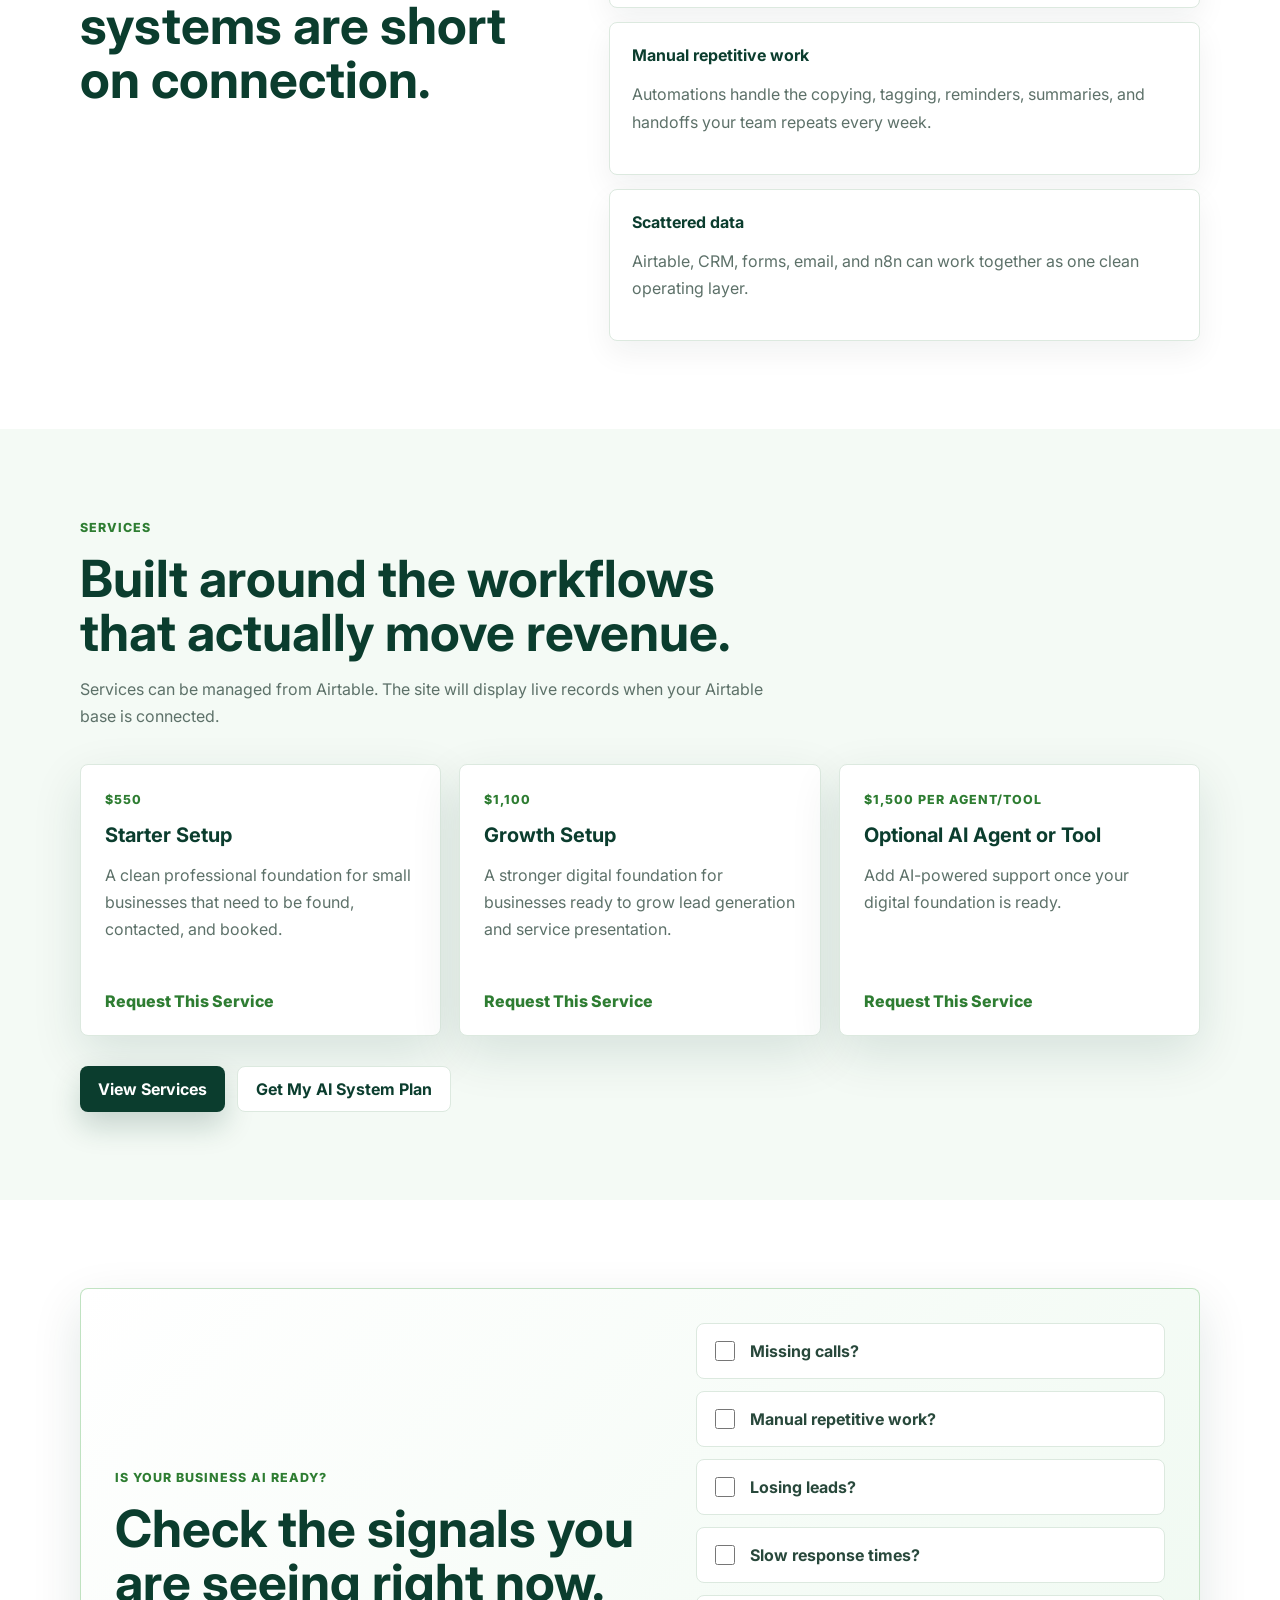
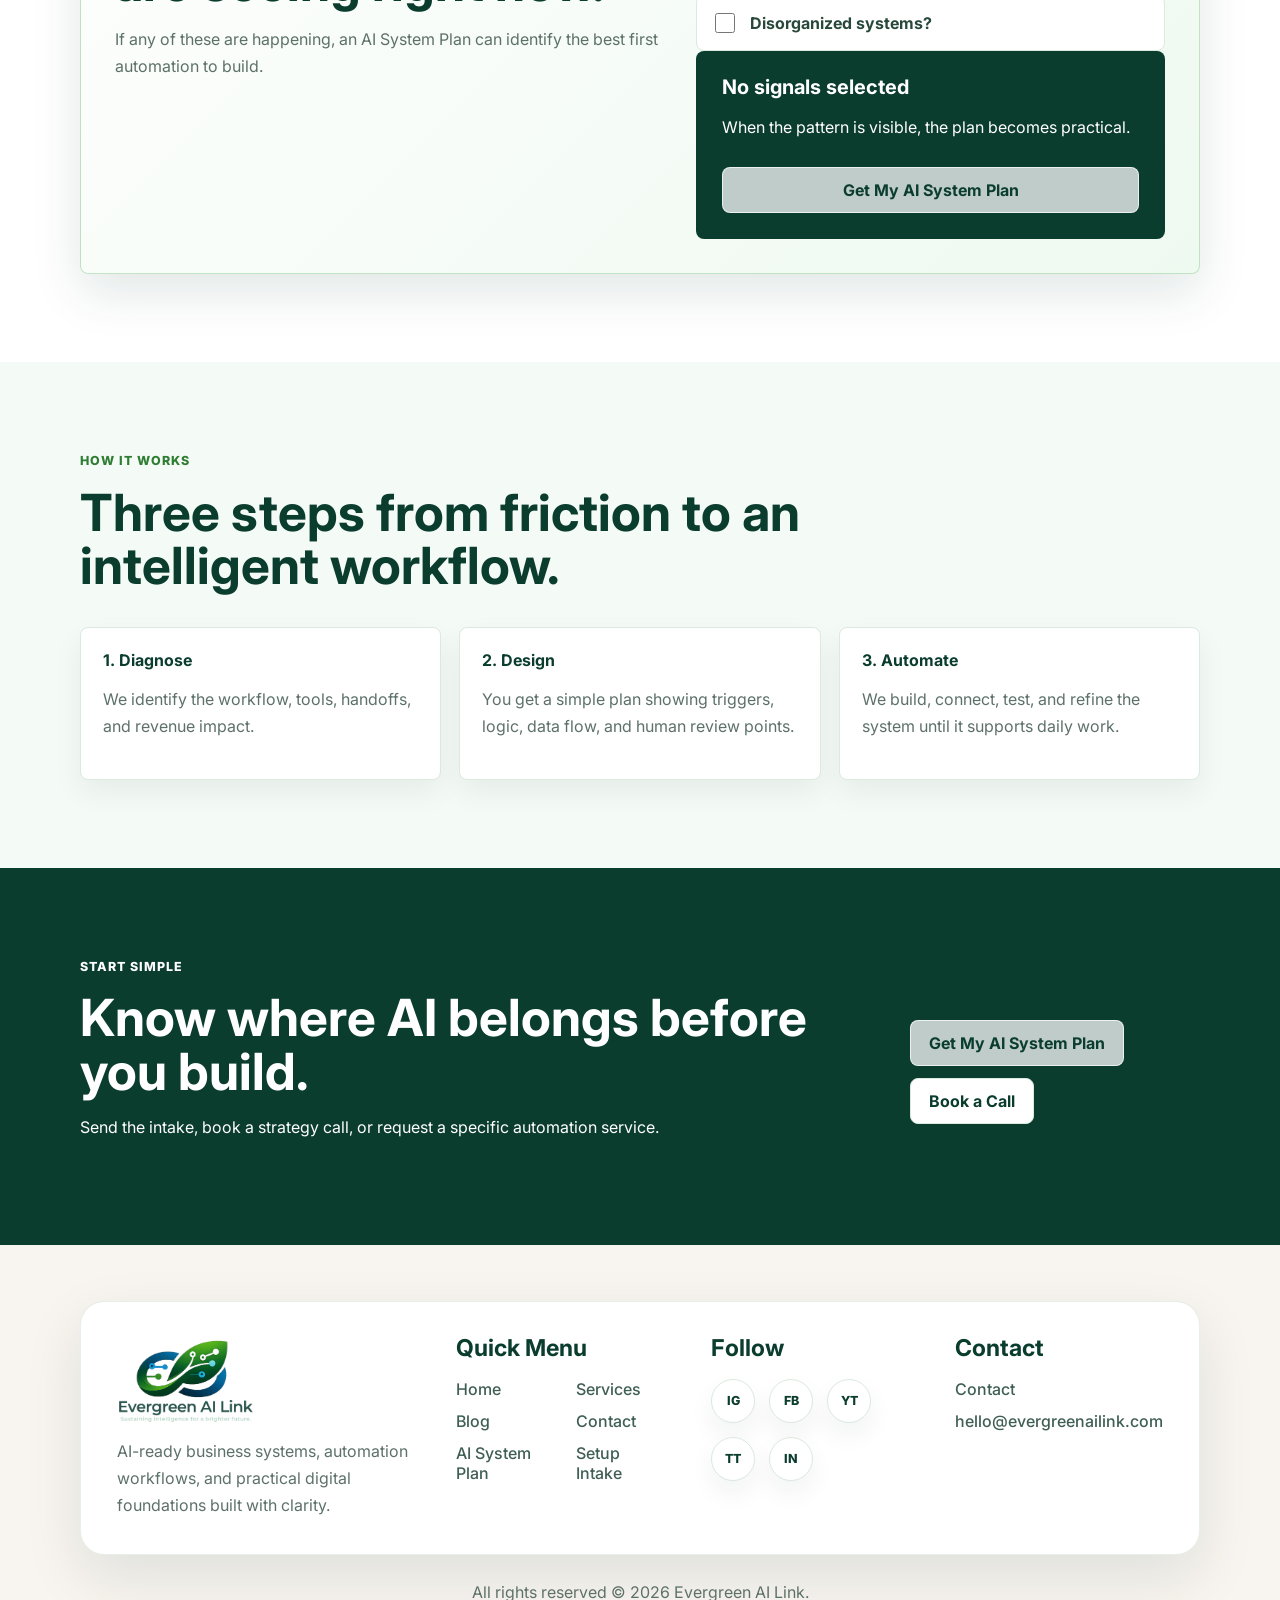
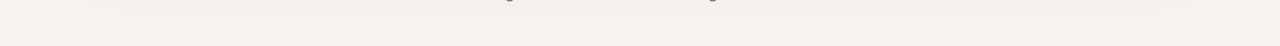
==== commit 5981fea5: "Connect live intake and booking forms" ====
--- a/index.html
+++ b/index.html
@@ -140,7 +140,7 @@
               <a href="blog.html">Blog</a>
               <a href="contact.html">Contact</a>
               <a href="ai-system-plan.html">AI System Plan</a>
-              <a data-booking-link href="#">Book a Call</a>
+              <a href="ai-ready-business-setup.html">Setup Intake</a>
             </div>
           </div>
           <div>
--- a/assets/styles.css
+++ b/assets/styles.css
@@ -527,10 +527,19 @@
 
 .embed-frame {
   width: 100%;
-  min-height: 720px;
-  border: 1px solid var(--line);
-  border-radius: var(--radius);
-  background: var(--white);
+  min-height: 820px;
+  border: 1px solid var(--line);
+  border-radius: var(--radius);
+  background: var(--white);
+  box-shadow: var(--shadow);
+}
+
+.embed-frame.compact {
+  min-height: 680px;
+}
+
+.embed-actions {
+  margin-top: 14px;
 }
 
 .site-footer {
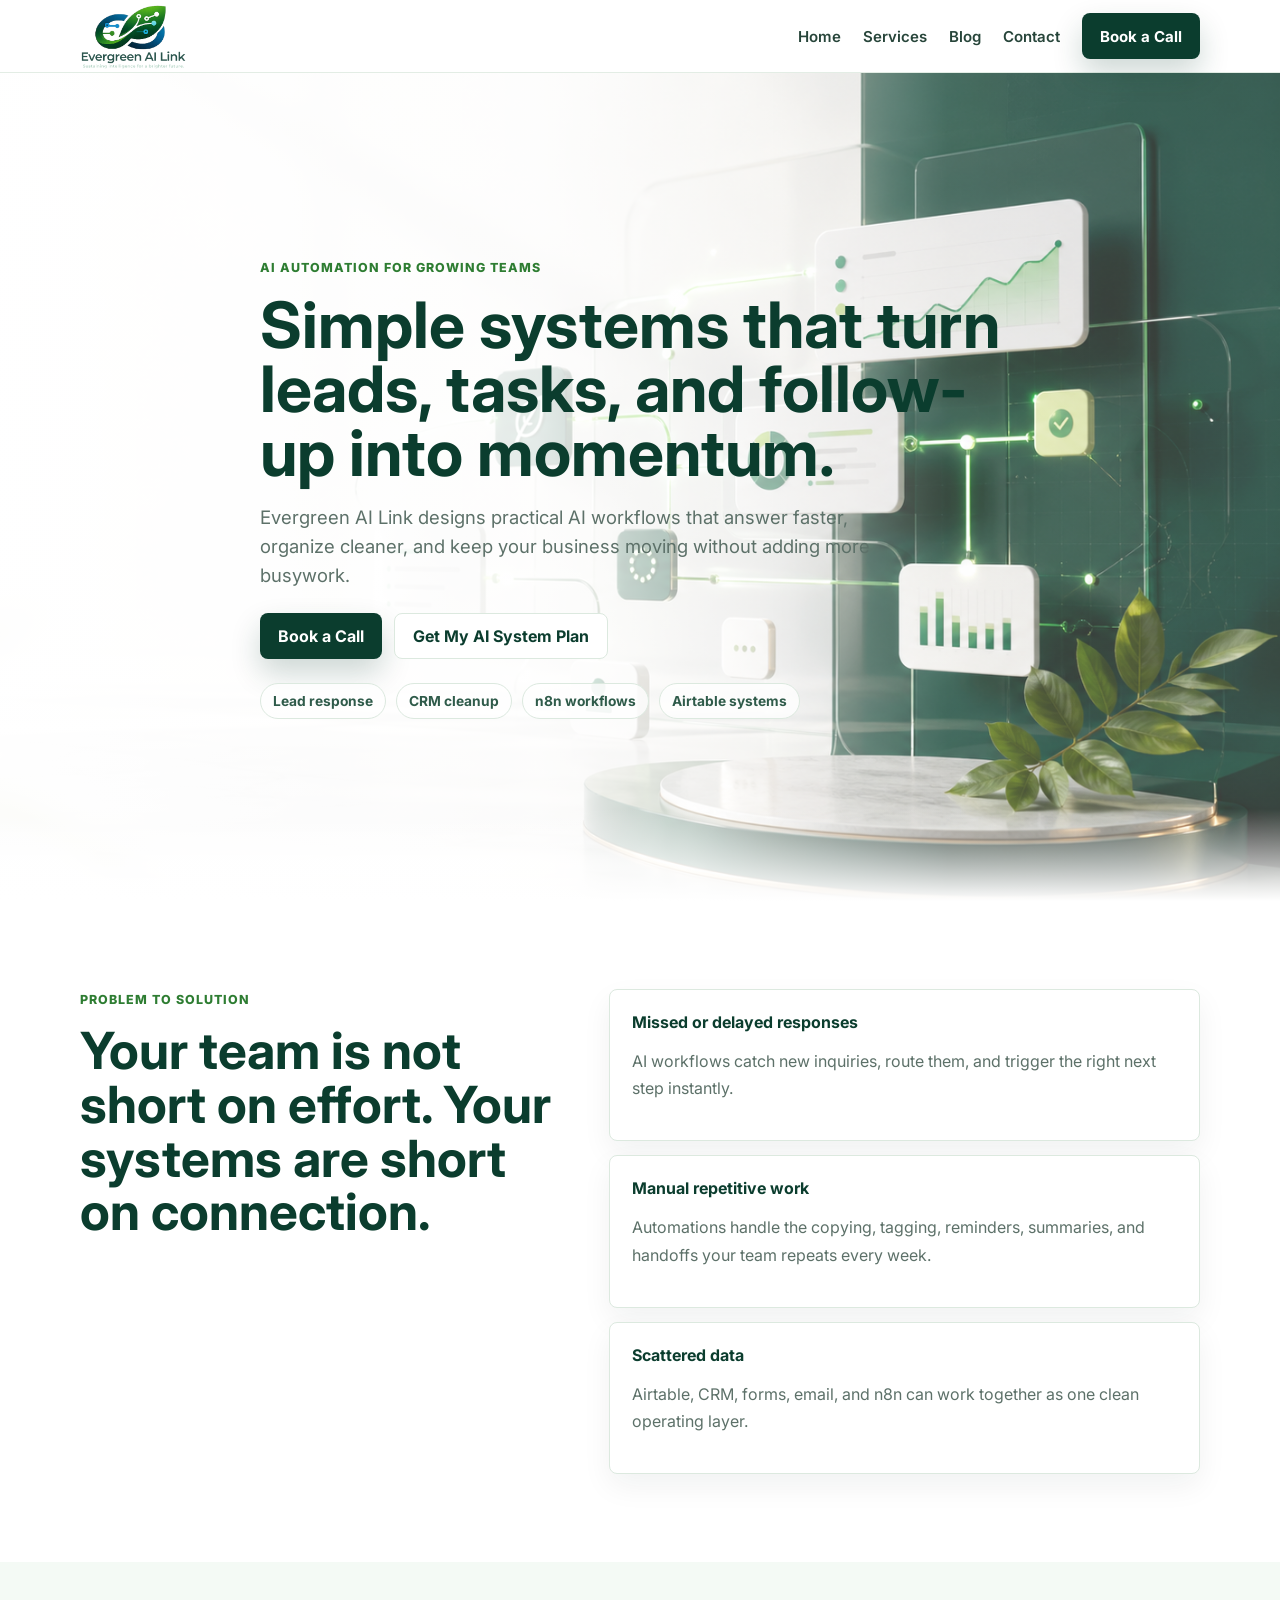
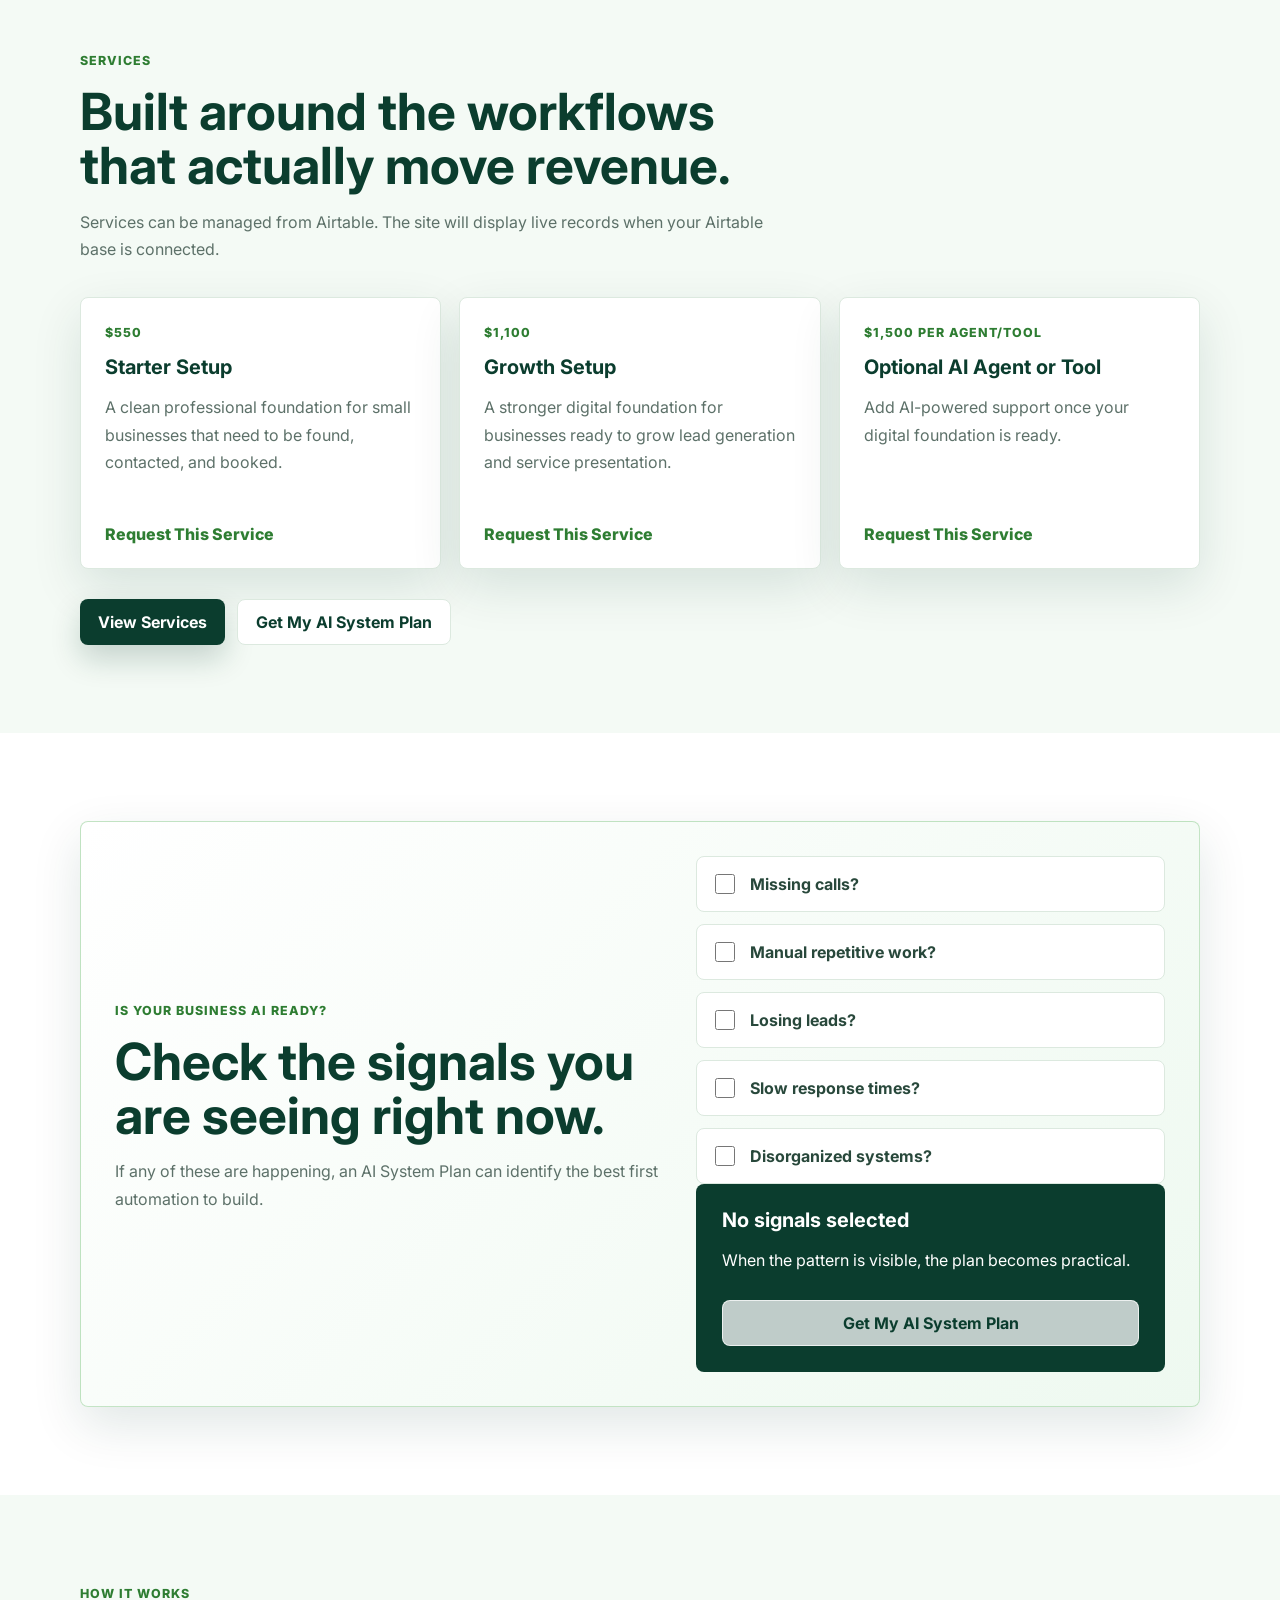
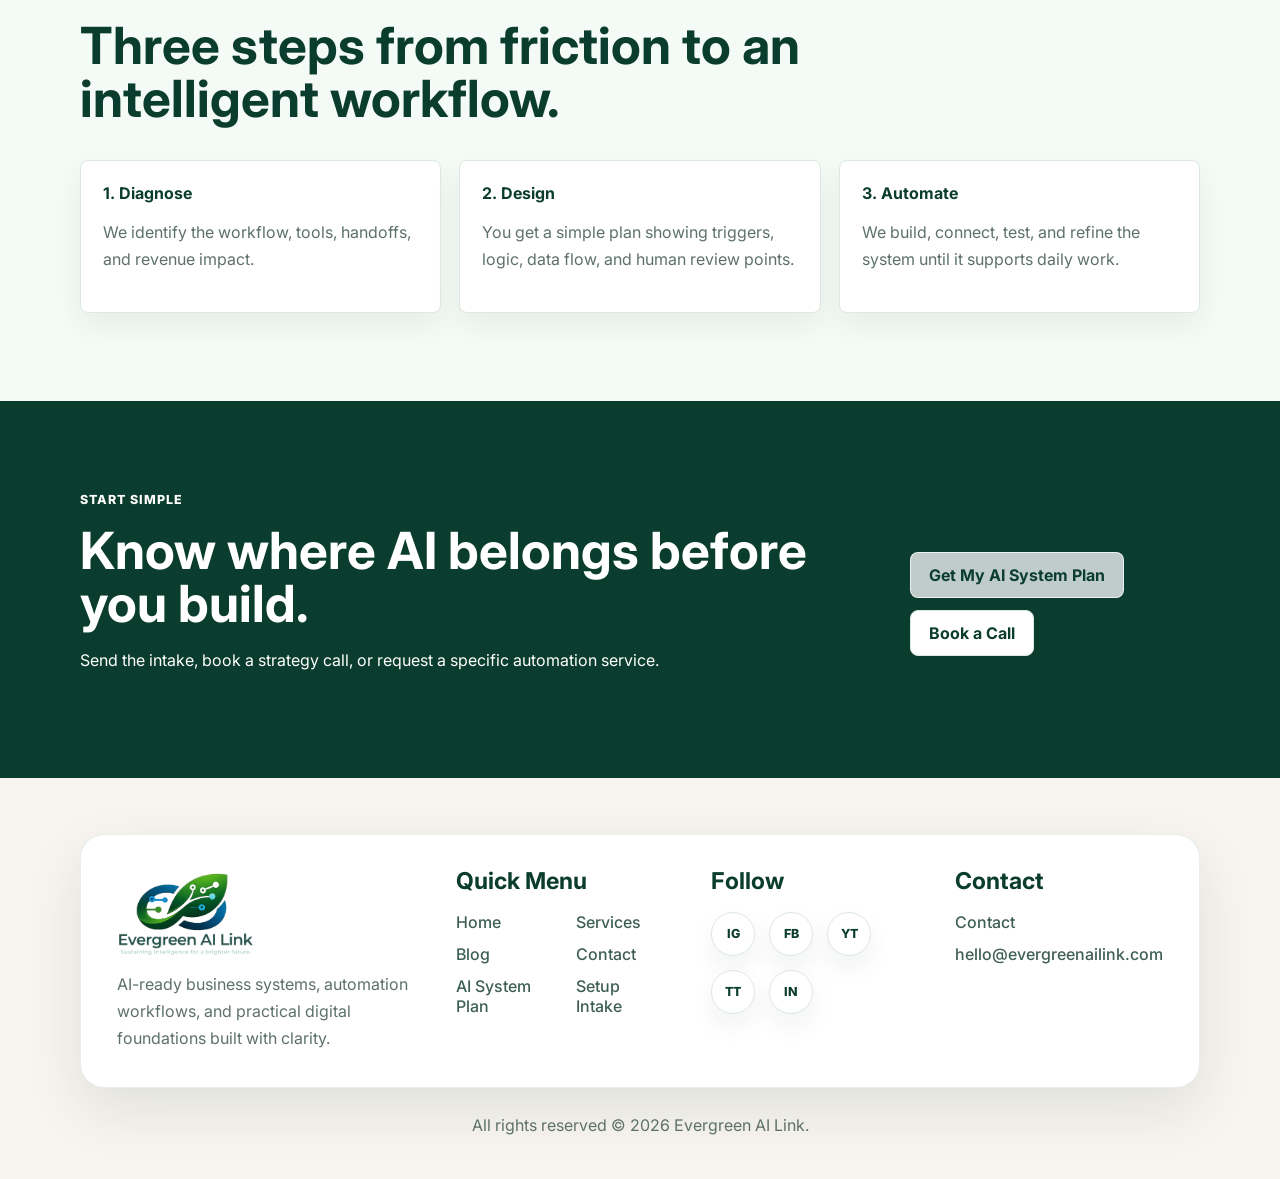
==== commit b6c8bec4: "Tighten homepage hero layout" ====
--- a/index.html
+++ b/index.html
@@ -26,7 +26,6 @@
     <main>
       <section class="hero">
         <div class="container hero-content">
-          <img class="hero-logo" src="assets/evergreen-ai-link-logo-clean.png" alt="Evergreen AI Link">
           <p class="eyebrow">AI automation for growing teams</p>
           <h1>Simple systems that turn leads, tasks, and follow-up into momentum.</h1>
           <p class="lead">Evergreen AI Link designs practical AI workflows that answer faster, organize cleaner, and keep your business moving without adding more busywork.</p>
--- a/assets/styles.css
+++ b/assets/styles.css
@@ -144,15 +144,8 @@
 .hero-content {
   position: relative;
   z-index: 1;
-  max-width: 690px;
-  padding: 84px 0 112px;
-}
-
-.hero-logo {
-  width: min(190px, 50vw);
-  height: auto;
-  display: block;
-  margin-bottom: 26px;
+  max-width: 760px;
+  padding: 38px 0 36px;
 }
 
 .eyebrow {
@@ -178,6 +171,12 @@
   letter-spacing: 0;
 }
 
+.hero h1 {
+  max-width: 760px;
+  font-size: clamp(2.55rem, 5vw, 4.35rem);
+  line-height: 1;
+}
+
 h2 {
   font-size: clamp(2rem, 4vw, 3.4rem);
   letter-spacing: 0;
@@ -197,6 +196,13 @@
   font-size: clamp(1.05rem, 2vw, 1.28rem);
 }
 
+.hero .lead {
+  max-width: 660px;
+  margin: 18px 0 0;
+  font-size: clamp(1rem, 1.5vw, 1.16rem);
+  line-height: 1.58;
+}
+
 .hero-actions,
 .section-actions {
   display: flex;
@@ -205,11 +211,19 @@
   margin-top: 30px;
 }
 
+.hero-actions {
+  margin-top: 22px;
+}
+
 .trust-row {
   display: flex;
   flex-wrap: wrap;
   gap: 10px;
   margin-top: 34px;
+}
+
+.hero .trust-row {
+  margin-top: 24px;
 }
 
 .pill {
@@ -634,14 +648,18 @@
   }
 
   .hero {
-    min-height: auto;
+    min-height: calc(100svh - 108px);
     background:
       linear-gradient(180deg, rgba(255, 255, 255, 0.98) 0%, rgba(255, 255, 255, 0.86) 55%, rgba(255, 255, 255, 0.44) 100%),
       url("evergreen-ai-hero.png") center bottom / cover no-repeat;
   }
 
   .hero-content {
-    padding: 70px 0 130px;
+    padding: 40px 0 58px;
+  }
+
+  .hero h1 {
+    font-size: clamp(2.35rem, 10vw, 3.75rem);
   }
 
   .split,
@@ -698,6 +716,10 @@
     flex-direction: column;
   }
 
+  .hero-actions {
+    flex-direction: row;
+  }
+
   .button,
   button {
     width: 100%;
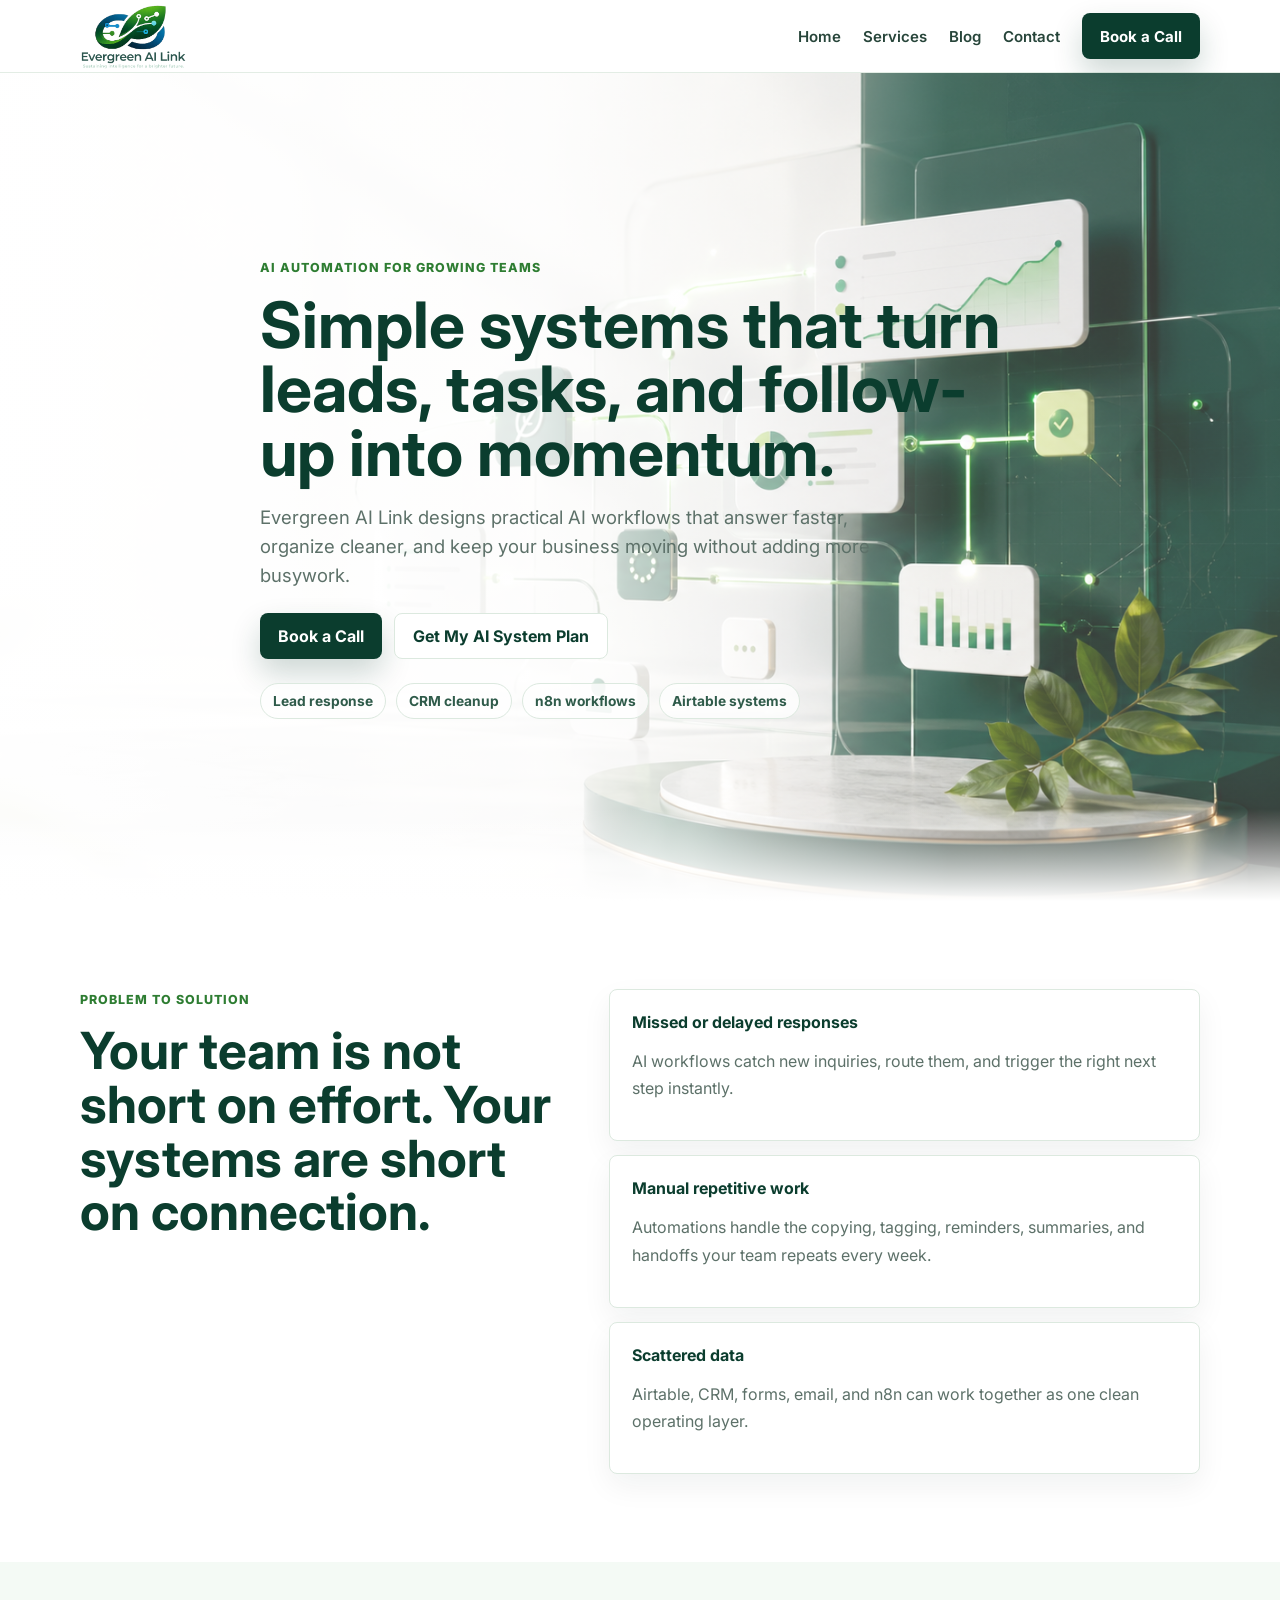
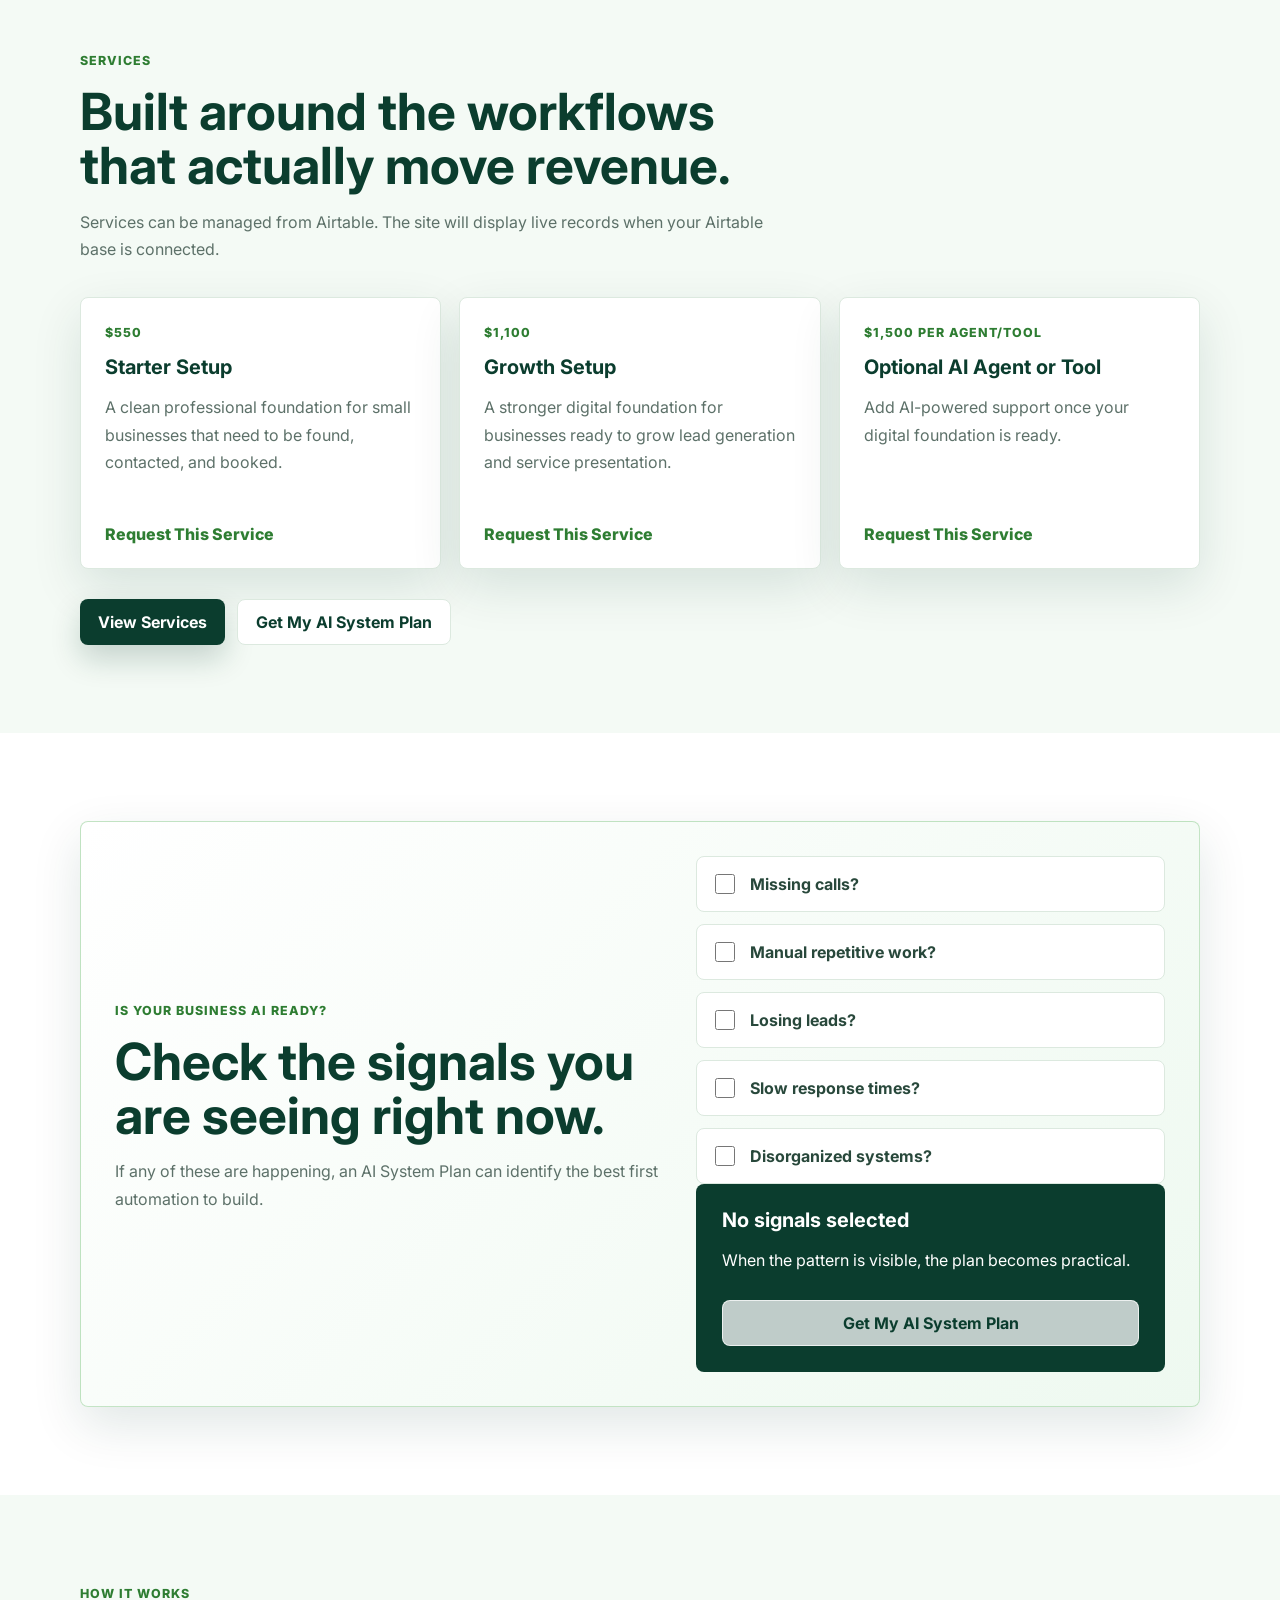
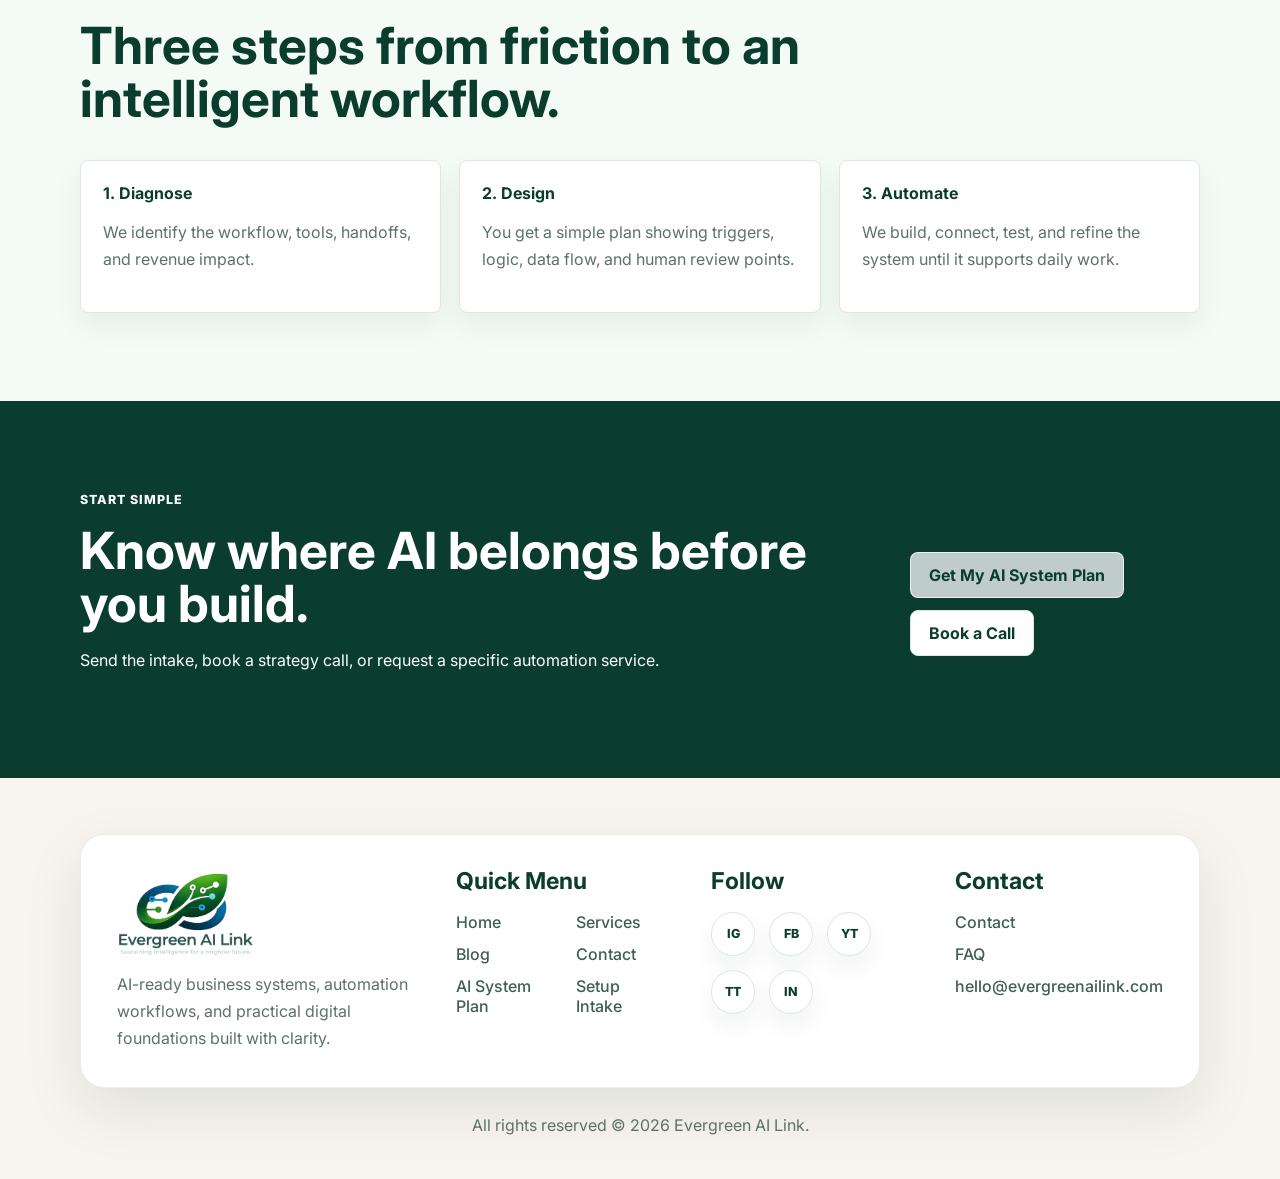
==== commit 53437956: "Add searchable FAQ page" ====
--- a/index.html
+++ b/index.html
@@ -18,7 +18,7 @@
           <a href="services.html">Services</a>
           <a href="blog.html">Blog</a>
           <a href="contact.html">Contact</a>
-          <a class="button primary" data-booking-link href="#">Book a Call</a>
+          <a class="button primary" data-booking-link href="https://calendar.app.google/6oECkQT9oewUMVHs8">Book a Call</a>
         </div>
       </nav>
     </header>
@@ -30,7 +30,7 @@
           <h1>Simple systems that turn leads, tasks, and follow-up into momentum.</h1>
           <p class="lead">Evergreen AI Link designs practical AI workflows that answer faster, organize cleaner, and keep your business moving without adding more busywork.</p>
           <div class="hero-actions">
-            <a class="button primary" data-booking-link href="#">Book a Call</a>
+            <a class="button primary" data-booking-link href="https://calendar.app.google/6oECkQT9oewUMVHs8">Book a Call</a>
             <a class="button secondary" href="ai-system-plan.html">Get My AI System Plan</a>
           </div>
           <div class="trust-row">
@@ -118,7 +118,7 @@
           </div>
           <div class="section-actions">
             <a class="button ghost" href="ai-system-plan.html">Get My AI System Plan</a>
-            <a class="button secondary" data-booking-link href="#">Book a Call</a>
+            <a class="button secondary" data-booking-link href="https://calendar.app.google/6oECkQT9oewUMVHs8">Book a Call</a>
           </div>
         </div>
       </section>
@@ -156,11 +156,12 @@
             <h3>Contact</h3>
             <div class="footer-contact">
               <a href="contact.html">Contact</a>
+              <a href="faq.html">FAQ</a>
               <a href="mailto:hello@evergreenailink.com">hello@evergreenailink.com</a>
             </div>
           </div>
         </div>
-        <p class="footer-bottom">All rights reserved © 2026 Evergreen AI Link.</p>
+        <p class="footer-bottom">All rights reserved &copy; 2026 Evergreen AI Link.</p>
       </div>
     </footer>
     <script src="site.config.js"></script>
--- a/assets/styles.css
+++ b/assets/styles.css
@@ -465,6 +465,31 @@
   background: linear-gradient(135deg, var(--mist), #ffffff);
 }
 
+.page-hero.intake-hero {
+  min-height: calc(100svh - 72px);
+  display: grid;
+  align-items: center;
+  padding: 24px 0;
+}
+
+.intake-hero h1 {
+  font-size: clamp(2.15rem, 4vw, 3.35rem);
+}
+
+.intake-hero .lead {
+  margin: 16px 0 0;
+  font-size: 1rem;
+  line-height: 1.55;
+}
+
+.intake-hero .section-actions {
+  margin-top: 20px;
+}
+
+.intake-hero .form-shell {
+  align-items: center;
+}
+
 .form-shell {
   display: grid;
   grid-template-columns: 0.85fr 1.15fr;
@@ -510,6 +535,58 @@
   color: var(--green);
 }
 
+.search-panel {
+  display: grid;
+  gap: 12px;
+  max-width: 760px;
+  margin: 0 0 28px;
+}
+
+.search-panel input {
+  min-height: 58px;
+  padding: 14px 16px;
+  font-size: 1rem;
+  box-shadow: 0 14px 34px rgba(11, 61, 46, 0.08);
+}
+
+.faq-list {
+  display: grid;
+  gap: 14px;
+}
+
+.faq-item {
+  border: 1px solid var(--line);
+  border-radius: var(--radius);
+  background: var(--white);
+  box-shadow: 0 12px 30px rgba(16, 34, 27, 0.06);
+  overflow: hidden;
+}
+
+.faq-question {
+  width: 100%;
+  min-height: 68px;
+  justify-content: space-between;
+  border-radius: 0;
+  padding: 18px 20px;
+  color: var(--forest);
+  background: var(--white);
+  box-shadow: none;
+  text-align: left;
+}
+
+.faq-question span:first-child {
+  max-width: 90%;
+}
+
+.faq-answer {
+  display: none;
+  padding: 0 20px 20px;
+}
+
+.faq-item.is-open .faq-answer {
+  display: block;
+}
+
 .detail-grid {
   display: grid;
   grid-template-columns: repeat(2, minmax(0, 1fr));
@@ -549,7 +626,8 @@
 }
 
 .embed-frame.compact {
-  min-height: 680px;
+  height: min(600px, calc(100svh - 230px));
+  min-height: 460px;
 }
 
 .embed-actions {
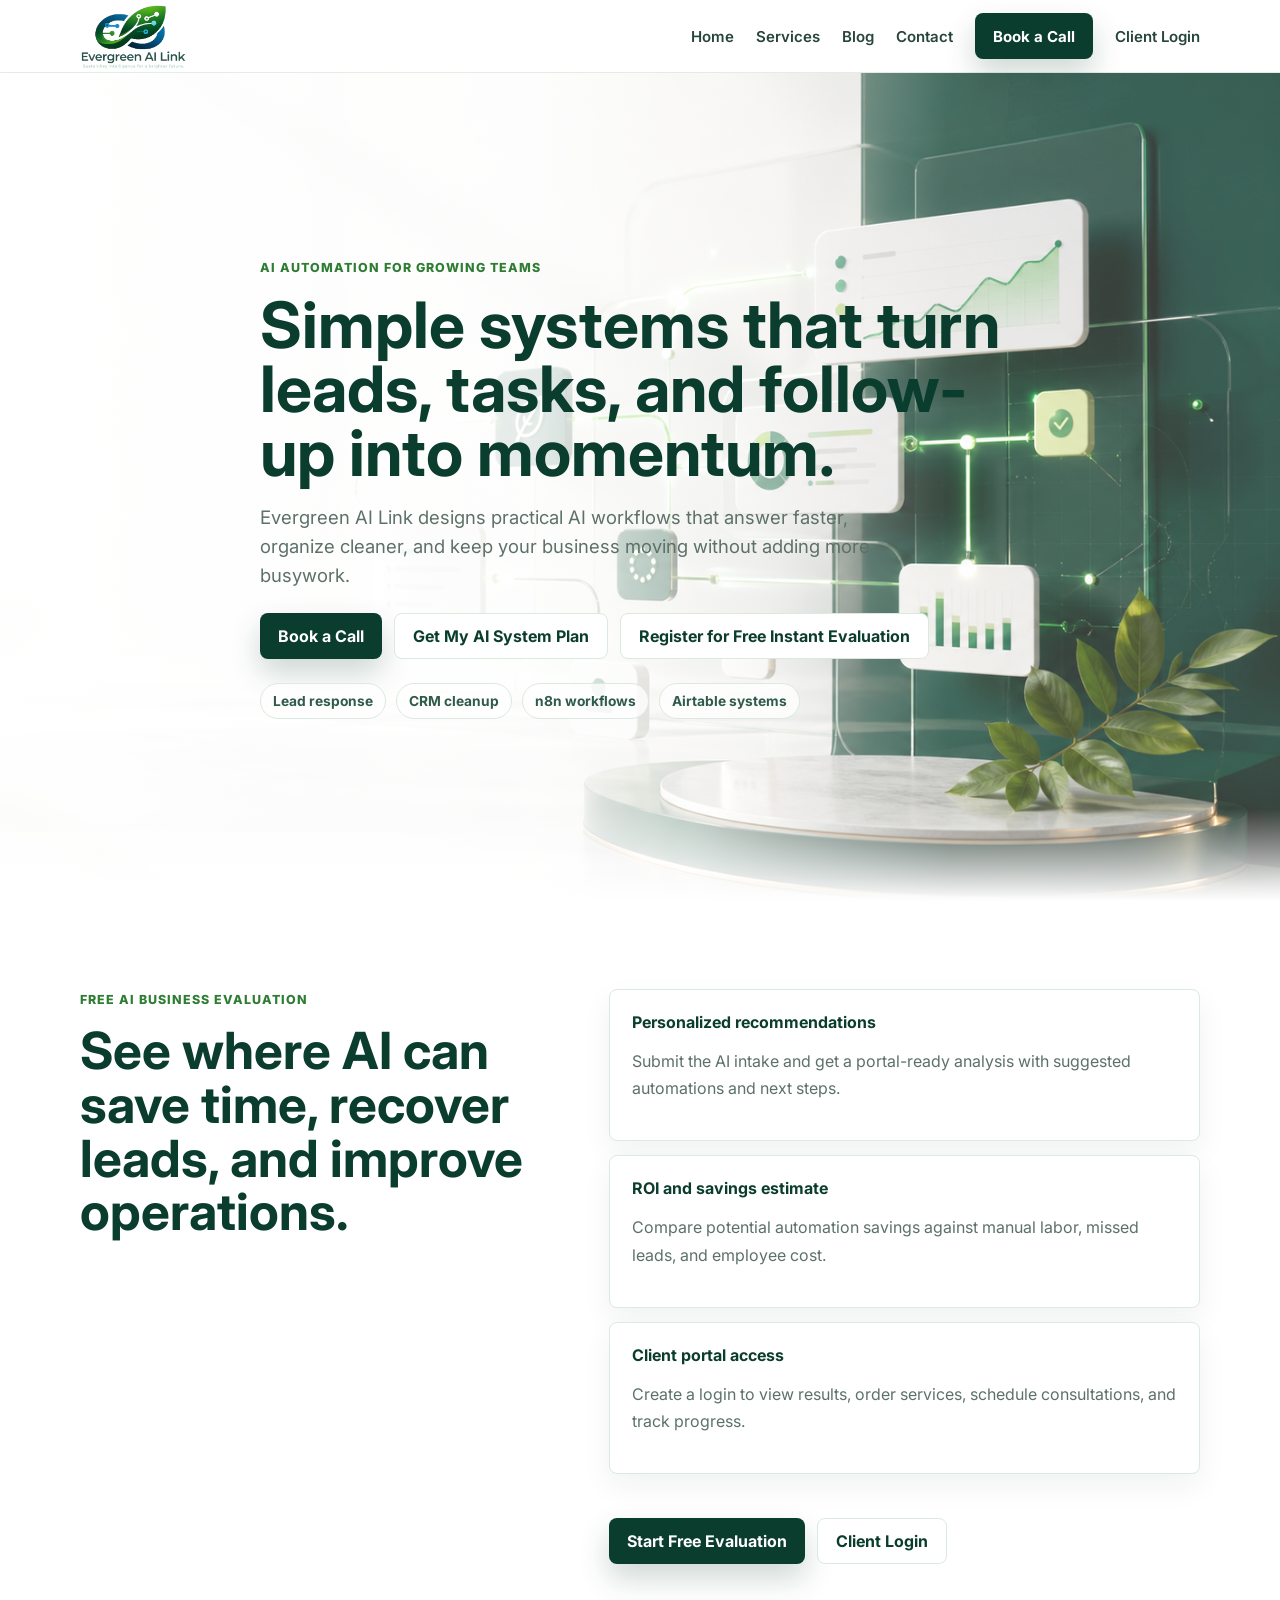
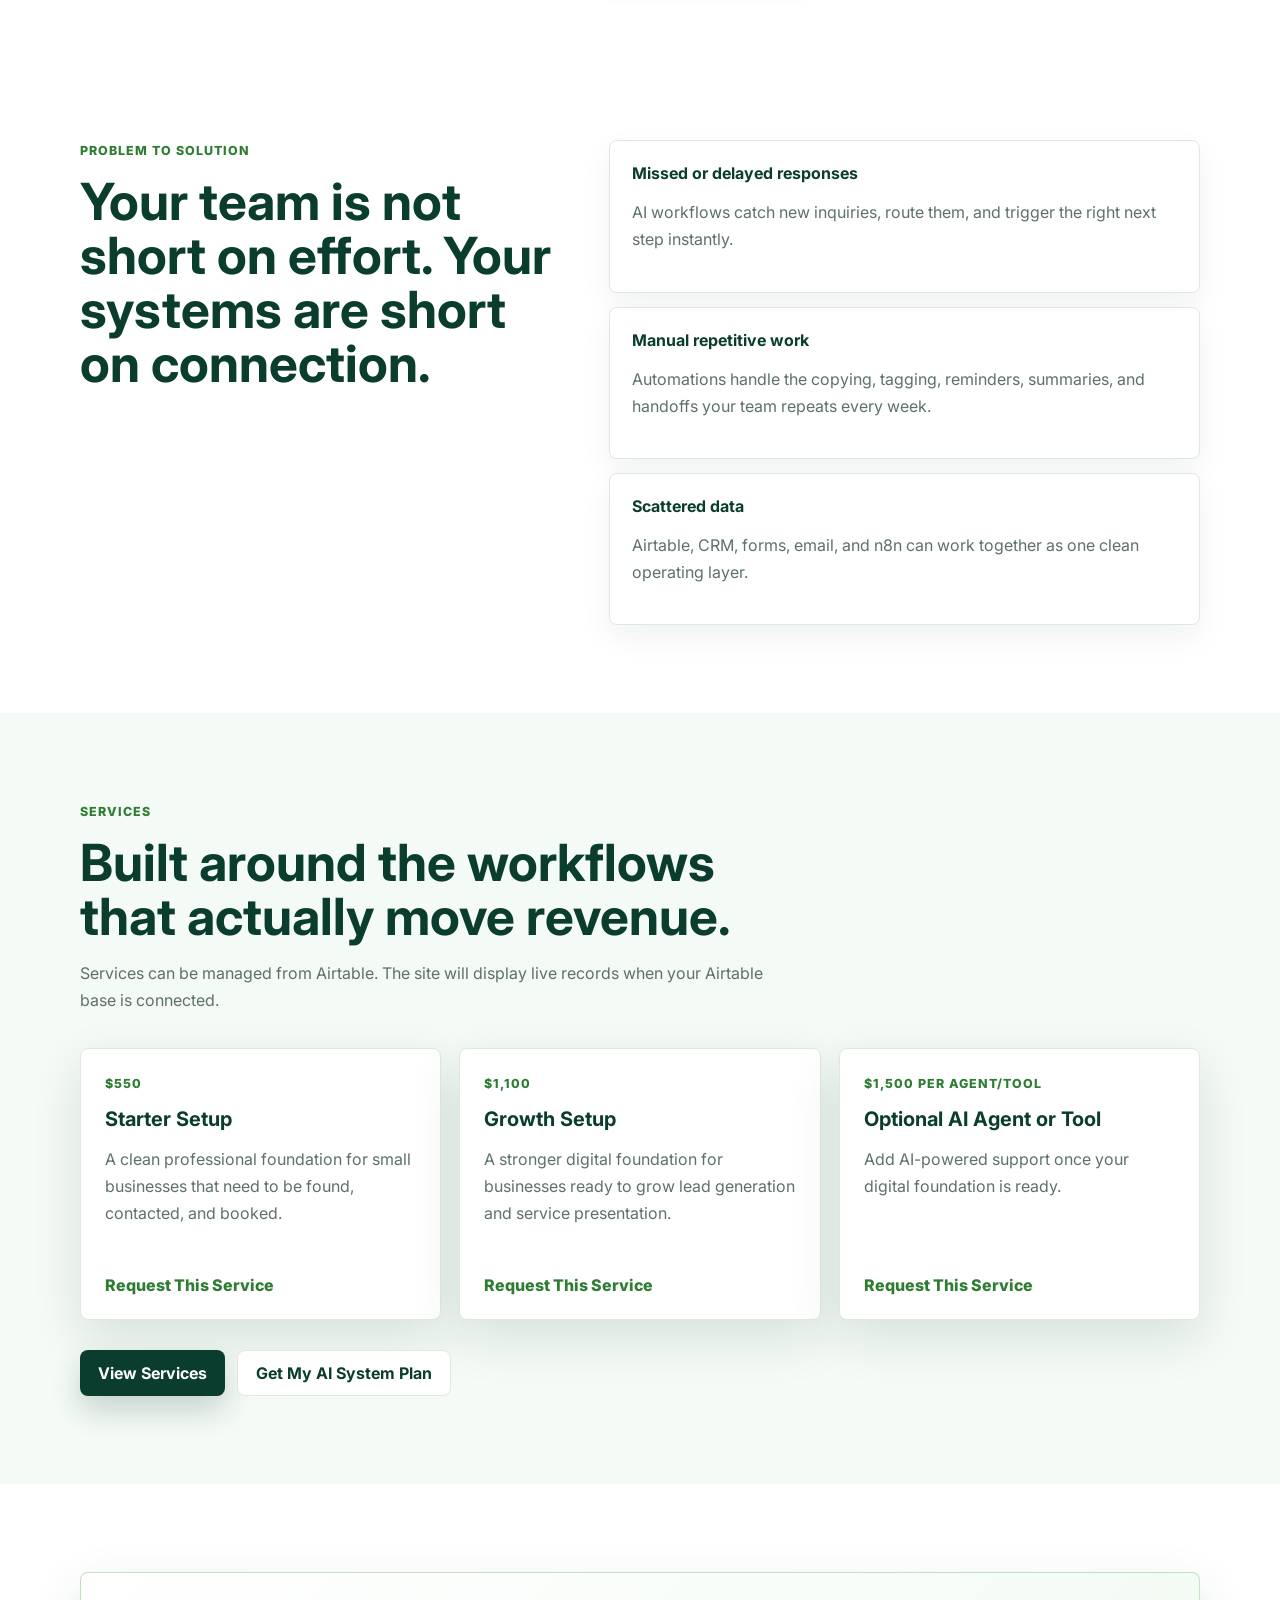
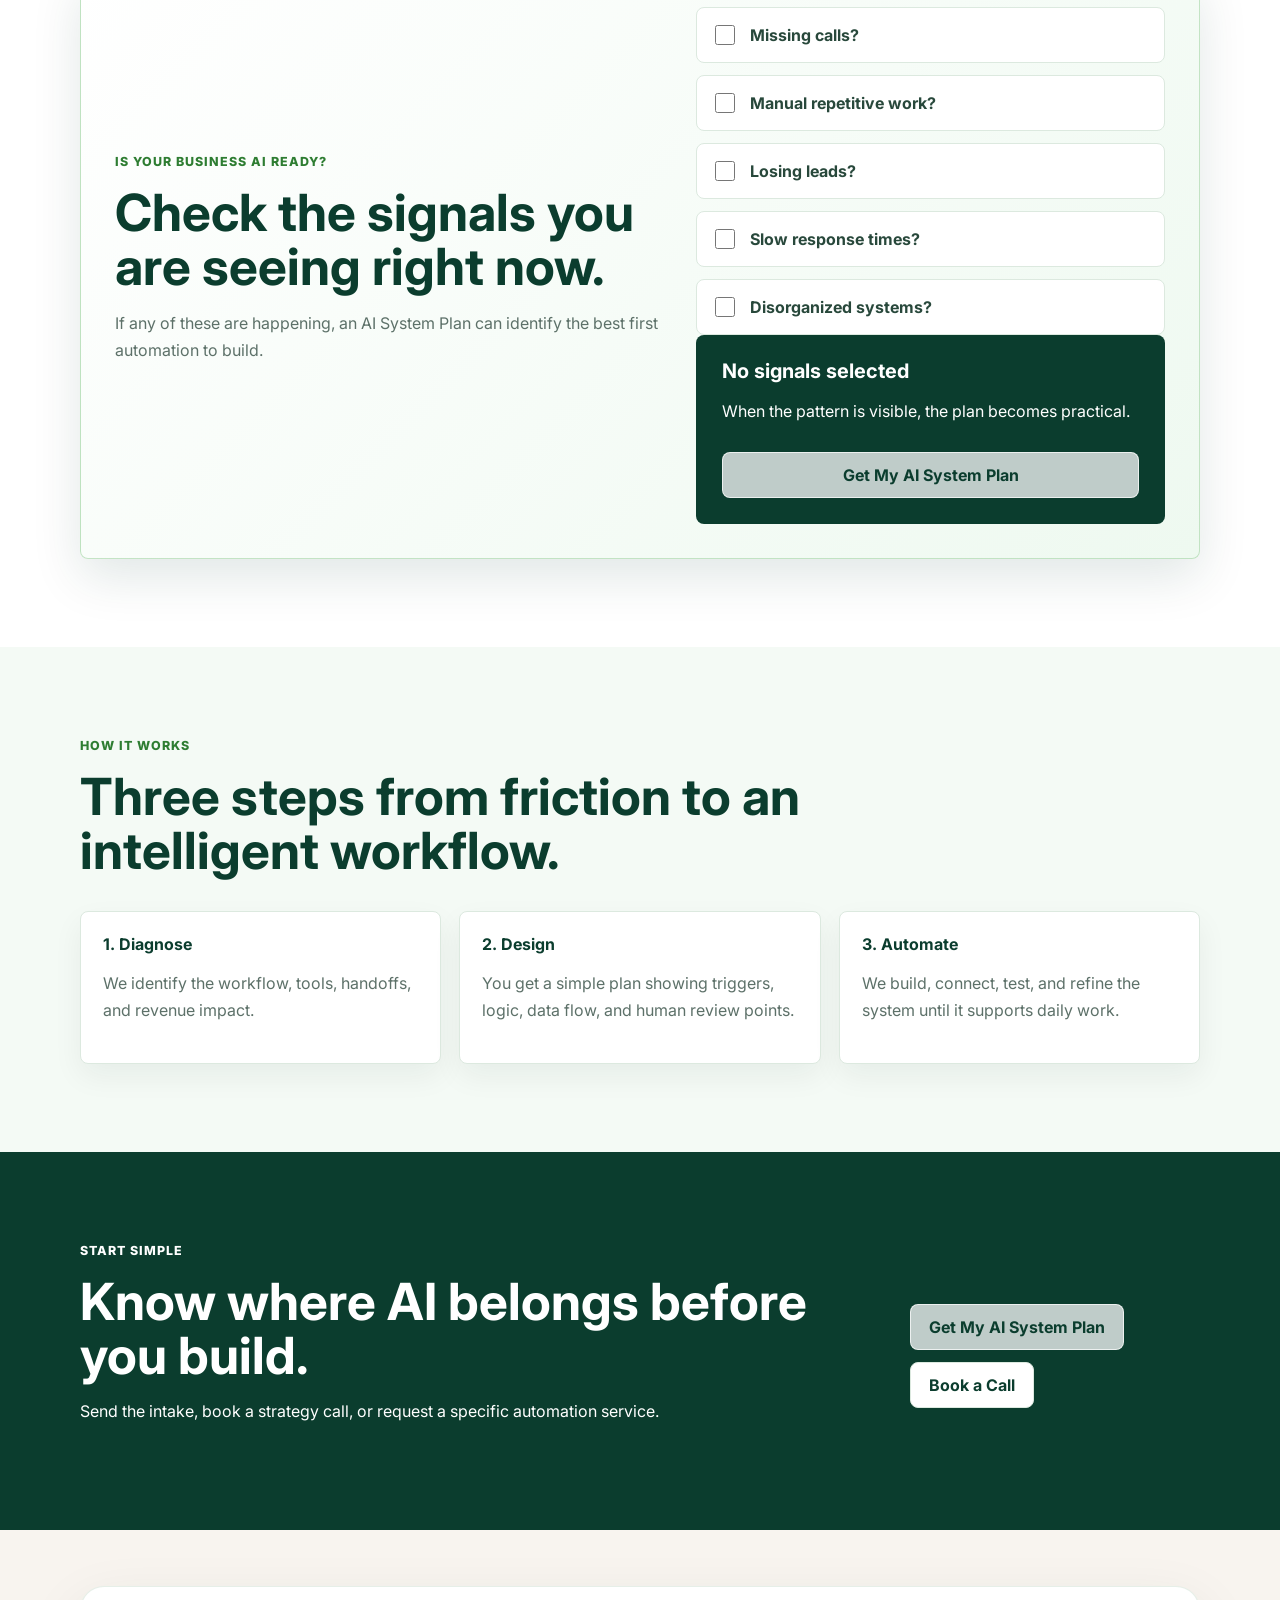
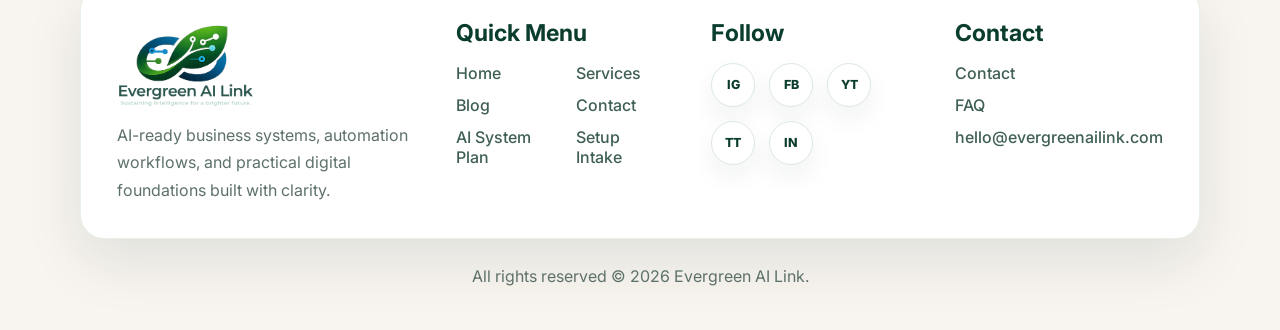
==== commit 6c592433: "Add admin and client portal scaffold" ====
--- a/index.html
+++ b/index.html
@@ -19,6 +19,7 @@
           <a href="blog.html">Blog</a>
           <a href="contact.html">Contact</a>
           <a class="button primary" data-booking-link href="https://calendar.app.google/6oECkQT9oewUMVHs8">Book a Call</a>
+          <a href="client-login.html">Client Login</a>
         </div>
       </nav>
     </header>
@@ -32,12 +33,28 @@
           <div class="hero-actions">
             <a class="button primary" data-booking-link href="https://calendar.app.google/6oECkQT9oewUMVHs8">Book a Call</a>
             <a class="button secondary" href="ai-system-plan.html">Get My AI System Plan</a>
+            <a class="button secondary" href="client-register.html">Register for Free Instant Evaluation</a>
           </div>
           <div class="trust-row">
             <span class="pill">Lead response</span>
             <span class="pill">CRM cleanup</span>
             <span class="pill">n8n workflows</span>
             <span class="pill">Airtable systems</span>
+          </div>
+        </div>
+      </section>
+
+      <section>
+        <div class="container split">
+          <div class="section-heading">
+            <p class="eyebrow">Free AI business evaluation</p>
+            <h2>See where AI can save time, recover leads, and improve operations.</h2>
+          </div>
+          <div class="problem-list">
+            <div class="problem-item"><strong>Personalized recommendations</strong><p>Submit the AI intake and get a portal-ready analysis with suggested automations and next steps.</p></div>
+            <div class="problem-item"><strong>ROI and savings estimate</strong><p>Compare potential automation savings against manual labor, missed leads, and employee cost.</p></div>
+            <div class="problem-item"><strong>Client portal access</strong><p>Create a login to view results, order services, schedule consultations, and track progress.</p></div>
+            <div class="section-actions"><a class="button primary" href="ai-system-plan.html">Start Free Evaluation</a><a class="button secondary" href="client-login.html">Client Login</a></div>
           </div>
         </div>
       </section>
--- a/assets/styles.css
+++ b/assets/styles.css
@@ -587,6 +587,98 @@
   display: block;
 }
 
+.portal-grid {
+  display: grid;
+  gap: 18px;
+  margin-bottom: 22px;
+}
+
+.portal-grid.two {
+  grid-template-columns: repeat(2, minmax(0, 1fr));
+}
+
+.stats-grid {
+  grid-template-columns: repeat(4, minmax(0, 1fr));
+}
+
+.metric-card,
+.portal-panel {
+  border: 1px solid var(--line);
+  border-radius: var(--radius);
+  padding: 24px;
+  background: var(--white);
+  box-shadow: var(--shadow);
+}
+
+.metric-card span {
+  display: block;
+  color: var(--muted);
+  font-weight: 700;
+}
+
+.metric-card strong {
+  display: block;
+  margin-top: 10px;
+  color: var(--forest);
+  font-size: clamp(1.55rem, 3vw, 2.4rem);
+  line-height: 1.05;
+}
+
+.portal-panel h2 {
+  margin-bottom: 14px;
+  font-size: clamp(1.5rem, 3vw, 2.15rem);
+}
+
+.step-stack {
+  display: grid;
+  gap: 12px;
+  margin: 0;
+  padding-left: 22px;
+  color: var(--muted);
+  line-height: 1.6;
+}
+
+.bar-chart {
+  height: 240px;
+  display: grid;
+  grid-template-columns: repeat(7, 1fr);
+  gap: 12px;
+  align-items: end;
+  padding-top: 20px;
+}
+
+.bar-chart span {
+  min-height: 36px;
+  height: var(--bar);
+  display: flex;
+  align-items: end;
+  justify-content: center;
+  border-radius: 8px 8px 0 0;
+  background: linear-gradient(180deg, var(--green), var(--forest));
+}
+
+.bar-chart em {
+  transform: translateY(28px);
+  color: var(--muted);
+  font-style: normal;
+  font-weight: 700;
+}
+
+.data-table {
+  display: grid;
+  gap: 10px;
+}
+
+.data-table div {
+  display: grid;
+  grid-template-columns: 1fr 1fr 1fr 0.6fr;
+  gap: 10px;
+  border: 1px solid var(--line);
+  border-radius: var(--radius);
+  padding: 12px;
+  color: var(--muted);
+}
+
 .detail-grid {
   display: grid;
   grid-template-columns: repeat(2, minmax(0, 1fr));
@@ -753,7 +845,9 @@
   }
 
   .grid.two,
-  .visual-feature {
+  .visual-feature,
+  .portal-grid.two,
+  .stats-grid {
     grid-template-columns: 1fr;
   }
 
